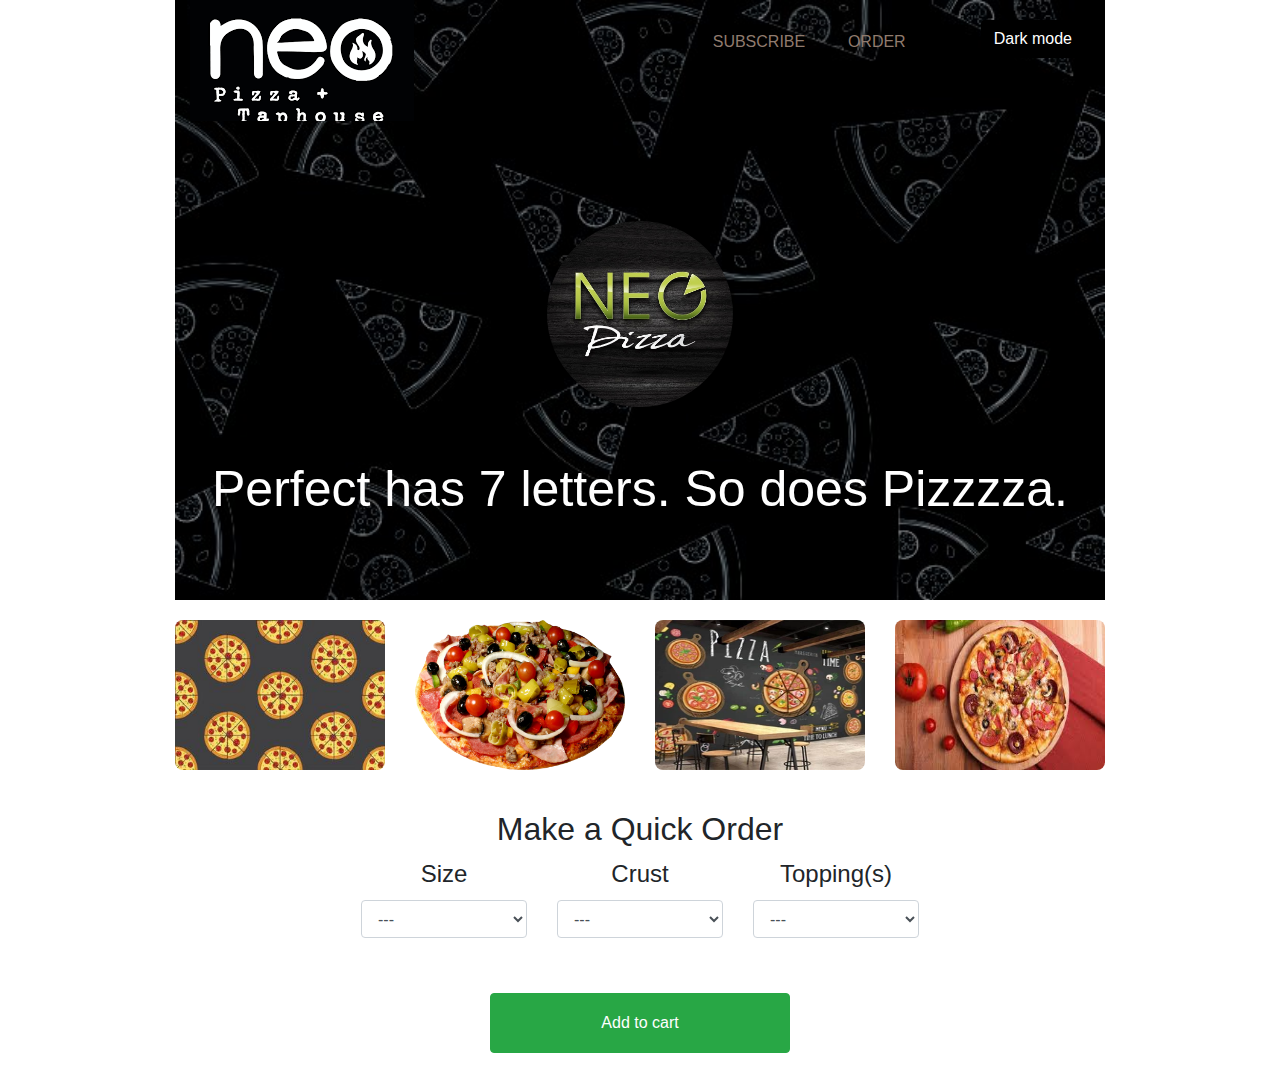
==== index.html @ e11be6ce "Update landing page" ====
<!DOCTYPE html>
<html lang="en">

<head>
  <meta charset="UTF-8">
  <meta http-equiv="X-UA-Compatible" content="IE=edge">
  <meta name="viewport" content="width=device-width, initial-scale=1.0">
  <script src="https://ajax.googleapis.com/ajax/libs/jquery/3.5.1/jquery.min.js"></script>
  <script src="https://maxcdn.bootstrapcdn.com/bootstrap/4.5.2/js/bootstrap.min.js"></script>
  <link rel="stylesheet" href="css/bootstrap.css" type="text/css">
  <link rel="stylesheet" href="css/styles.css" type="text/css">
  <link rel="icon" type="image/jpg" href="assets/logo/logo.jpg">
  <title>Neo-Pizza || Prep IP4</title>
</head>

<body>
  <div class="container">
    <div id="switch">
      <button class="btn light-mode" id="light">Light mode</button>
      <button class="btn dark-mode" id="dark">Dark mode</button>
    </div>
    <div id="header">
      <div class="row">
        <div class="col-md-7">
          <img id="icon" src="assets/logo/download.png" alt="">
        </div>
        <div class="col-md-5" id="menu">
          <ul>
            <div class="row">
              <div class="col-md-6">
                <li><a href="#get-akan-name">Subscribe</a></li>
              </div>
              <div class="col-md-3">
                <li><a href="#profile">Order</a></li>
              </div>
            </div>
          </ul>
        </div>
      </div>
      <div>
        <img id="logo" src="assets/logo/logo.jpg" alt="Logo">
      </div>
      <div class="fs50" id="slogan">Perfect has 7 letters. So does Pizzzza.</div>
    </div>
    <div class="row banner">
      <div class="col-md-3">
        <img src="assets/backgrounds/pizza3.jpg" alt="" width="100%" height="100%">
      </div>
      <div class="col-md-3">
        <img src="assets/backgrounds/pizza8.png" alt="" width="100%" height="100%">
      </div>
      <div class="col-md-3">
        <img src="assets/backgrounds/pizza7.webp" alt="" width="100%" height="100%">
      </div>
      <div class="col-md-3">
        <img src="assets/backgrounds/pizza9.jpeg" alt="" width="100%" height="100%">
      </div>
    </div>
    <div id="pizzaOrder">
      <form id="orderForm">
        <h2>Make a Quick Order</h2>
        <div class="row">
          <div class="col-md-4">
            <div class="form-group">
              <label>Size</label>
              <select id="size" class="form-control" name="size">
                <option selected value="">---</option>
                <option value="Small">Small</option>
                <option value="Medium">Medium</option>
                <option value="Large">Large</option>
              </select><br>
            </div>
          </div>
          <div class="col-md-4">
            <div class="form-group">
              <label>Crust</label>
              <select id="crust" class="form-control" name="crust"><br>
                <option selected value="">---</option>
                <option value="Crispy">Crispy</option>
                <option value="Stuffed">Stuffed</option>
                <option value="Gluten-free">Gluten-free</option>
              </select><br>
            </div>
          </div>
          <div class="col-md-4">
            <div class="form-group">
              <label>Topping(s)</label>
              <select id="topping" class="form-control" name="topping">
                <option selected value="">---</option>
                <option value="Mushroom">Mushroom</option>
                <option value="Sausage">Sausage</option>
                <option value="Green Pepper">Green Pepper</option>
              </select>
            </div>
          </div>
          <div class="col-md-12 text-center">
            <button class="btn btn-success" type="submit" id="orderButton">Add to cart</button>
          </div>
        </div>
      </form>
      <div class="row view-order">
        <div id="guide" class="alert alert-success alert-dismissible">
          <strong>Success!</strong>
          <p>You can select multiple pizza collection one by one. Then click on <strong>View Updated Cart</strong> to
            generate your new order list...</p>
          <button type="button" class="close" data-dismiss="alert">&times;</button>
        </div>
        <div>
          <button class="btn btn-warning" id="checkOrder">View updated Cart</button>
        </div>
      </div>
    </div>
    <div id="orderTable">
      <table class="table table-sm text-small">
        <tr>
          <th>Pizza Size</th>
          <th>Crust</th>
          <th>Topings</th>
          <th>Total</th>
        </tr>
        <tbody id="customerOrder">
        </tbody>
        <tfoot class="text-right">
          <tr class="text-right">
            <td colspan="4" id="total"></td>
          </tr>
        </tfoot>
      </table>
    </div>
    <div id="ask">
      <h2>Pizza Delivery</h2>
      <form action="" class="">
        <div class="form-group">
          <lebel for locate>Do you need your Pizza be delivered to you now?</lebel>
          <select name="" id="askForLocation">
            <option selected value="">---</option>
            <option value="Yes">Yes</option>
            <option value="No">No</option>
          </select>
        </div>
        <button id="confirm" class="btn btn-primary" type="button">Submit</button>
      </form>
    </div>
    <div id="confirmAlert" class="alert alert-success alert-dismissible">
      <strong>Success!</strong> <span id="message"></span>
      <button type="button" class="close" data-dismiss="alert">&times;</button>
    </div>
    <div id="locate">
      <h2>Enter your details preffered location in the form below</h2>
      <form>
        <div class="form-group mb-2">
          <input type="text" class="form-control" id="name" value="" placeholder="Enter your Name here...">
        </div>
        <div class="form-group mb-2">
          <input type="text" class="form-control" id="phone" value="" placeholder="Enter your phone number here...">
        </div>
        <div class="form-group mb-2">
          <input type="text" class="form-control" id="shippingLocation" value="" placeholder="Enter delivery location here">
        </div>
        <div id="locationAlert" class="alert alert-success alert-dismissible">
          <strong>Success!</strong><span id="areaMessage"></span>
          <button type="button" class="close" data-dismiss="alert">&times;</button>
        </div>
        <button id="locationButton" class="btn btn-success" type="button">Submit</button>
      </form>
    </div>
    <div id="userInfo">
      <h2>Enter your details in the form below</h2>
      <form>
        <div class="form-group mb-2">
          <input type="text" class="form-control" id="nameOne" value="" placeholder="Enter your Name here...">
        </div>
        <div class="form-group mb-2">
          <input type="text" class="form-control" id="phone1" value="" placeholder="Enter your phone number here...">
        </div>
        <button id="detailsButton" class="btn btn-success" type="button">Submit</button>
      </form>
    </div>
    <div id="checkouAlertOne" class="alert alert-success alert-dismissible">
      <strong>Success! Order Summary</strong>
      <table class="table">
        <tr>
          <th scope="col">#</th>
          <th>Item</th>
          <th>Description</th>
        </tr>
        <tr>
          <th scope="row">1</th>
          <td>Name:</td>
          <td><span id="userName1"></span></td>
        </tr>
        <tr>
          <th scope="row">2</th>
          <td>Phone Number:</td>
          <td>Ksh <span id="phoneOne"></span></td>
        </tr>
        <tr>
          <th scope="row">3</th>
          <td>Aggregate Order Price</td>
          <td>Ksh <span id="aggregatePriceOne"></span></td>
        </tr>
      </table>
      <button type="button" class="close" data-dismiss="alert">&times;</button>
    </div>
    <div id="checkoutUser1" class="text-center">
      <button id="checkout1" class="btn btn-success" type="button">Checkout</button>
    </div>
    <div id="checkOut">
      <div id="checkouAlert" class="alert alert-success alert-dismissible">
        <strong>Success! Order Summary</strong>
        <table class="table">
          <tr>
            <th scope="col">#</th>
            <th>Item</th>
            <th>Description</th>
          </tr>
          <tr>
            <th scope="row">1</th>
            <td>Name:</td>
            <td><span id="userNameTwo"></span></td>
          </tr>
          <tr>
            <th scope="row">2</th>
            <td>Phone Number:</td>
            <td><span id="phoneTwo"></span></td>
          </tr>
          <tr>
            <th scope="row">1</th>
            <td>Aggregate Order Price</td>
            <td>Ksh <span id="aggregatePrice"></span></td>
          </tr>
          <tr>
            <th scope="row">2</th>
            <td>Shipping Location</td>
            <td><span id="shippingArea"></span></td>
          </tr>
          <tr>
            <th scope="row">3</th>
            <td>Shipping Cost</td>
            <td>Ksh <span id="shippingCost"></span></td>
          </tr>
          <tr>
            <th scope="row">4</th>
            <td>Total Amount</td>
            <td>Ksh <span id="totalAmount"></span></td>
          </tr>
        </table>
        <button type="button" class="close" data-dismiss="alert">&times;</button>
      </div>
      <div class="text-center">
        <button id="checkoutButton" class="btn btn-success" type="button">Checkout</button>
      </div>
    </div>
  </div>
  <script src="js/jquery-3.6.0.min.js"></script>
  <script src="js/script.js"></script>
</body>

</html>
---- css/styles.css ----
.fs12 {
  font-size: 12px;
}
.fs14 {
  font-size: 14px;
}
.fs16 {
  font-size: 16px;
}
.fs18 {
  font-size: 18px;
}
.fs20 {
  font-size: 20px;
}
.fs22 {
  font-size: 22px;
}
.fs24 {
  font-size: 24px;
}
.fs40 {
  font-size: 40px;
}
.fs50 {
  font-size: 50px;

}
#logo {
  width: 20%;
  height: auto;
  margin: 100px 40% 5px 40%;
  border-radius: 50%;
}
#slogan {
  margin-top: 40px;
}
.banner {
  margin-top: 20px;
}
.banner img {
  height: 150px;
  border-radius: 8px;
}
#header {
  background-image: url("../assets/backgrounds/pizza10.jpg");
  height: 600px;
  background-repeat: no-repeat;
  background-size: cover;
  text-align: center;
  color: white;
}
@media (min-width: 1200px) {
  .container{
      max-width: 75%;
  }
}
h2 {
  text-align: center;
}
.form-group {
width: 100%;
}
form {
  text-align: center;
}
#mce-responses {
  display: none;
}
#ask,#locate,#checkOut, #userInfo, #checkoutUser1,#checkouAlertOne,#confirmAlert {
  margin: 40px 20% 15px 20%;
  display: none;
}
#pizzaOrder,#orderTable {
  margin: 40px 20% 15px 20%;
}
.alert {
  display: none;
}
.btn-success, .btn-primary, .btn-warning {
  width: 300px;
  height: 60px;
  margin: 15px;
}
label {
font-size: 24px;
}
.view-order,#orderTable{
  display: none;
}
.view-order {
  text-align: center;
  text-align: center;
}
#icon {
  float: left;
}
.dark-mode {
  background-color: black;
  color: white;
}
.light-mode {
  background-color: white;
  color: black;
  border: 2px solid black;
}
.dark-mode:hover {
  color: white;
}
.dark-background {
  background-color: black;
  color: white;
}
.light-background {
  background-color: white;
  color: black;
}
#switch {
  float: right;
  margin-right: 20px;
  margin-top: 20px;
}

#menu ul {
  list-style: none;
  padding-top: 30px;
}
#menu ul li a {
  text-decoration: none;
  color: #907B6E;
  text-transform: uppercase;
}
footer {
  height: 60px;
  background-color: #F7F7F7;
  text-align: center;
  align-items: center;
  padding-top: 20px;
  width: 100%;
}
.dark-theme {
  background-color: #322820;
}

@media (max-width: 780px) {
 
}
@media screen  and (min-width:0px) and (max-width: 500px) {
  
}
@media screen  and (min-width:500px) and (max-width: 1000px) {
 
}
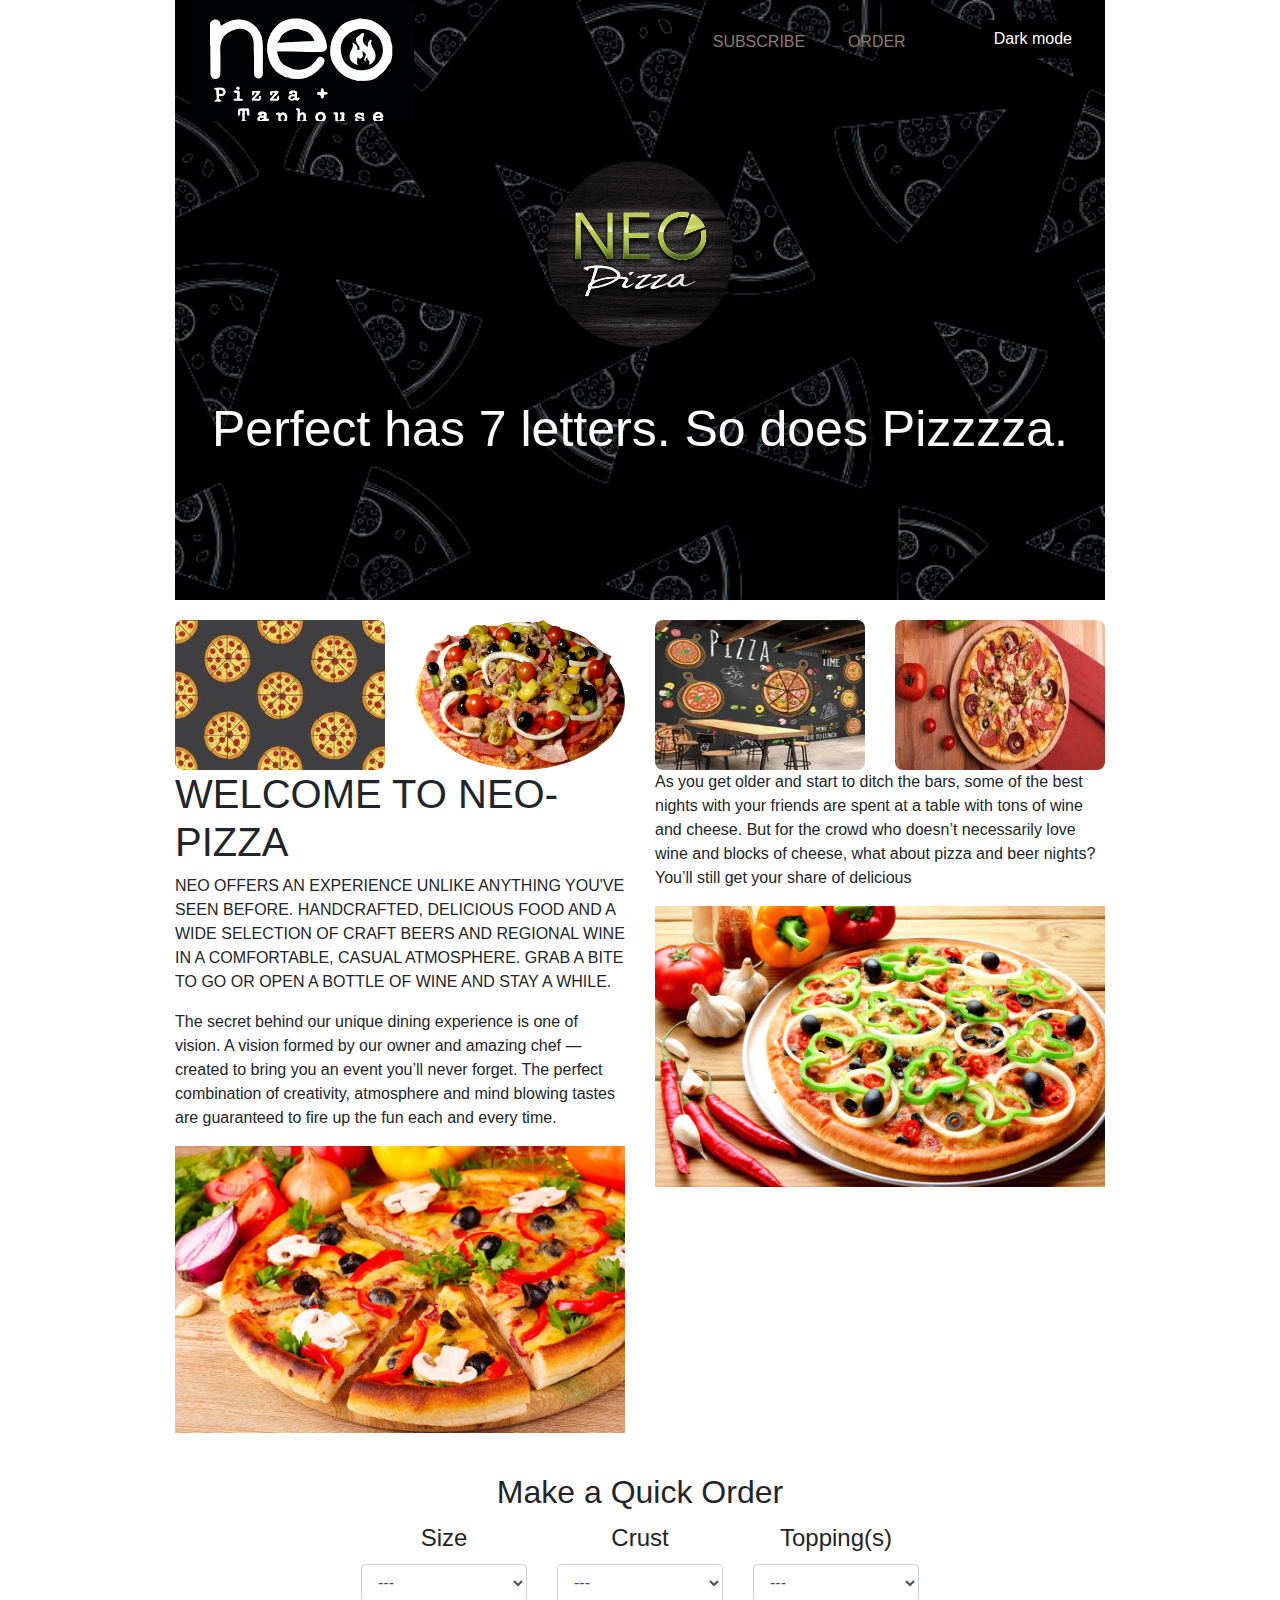
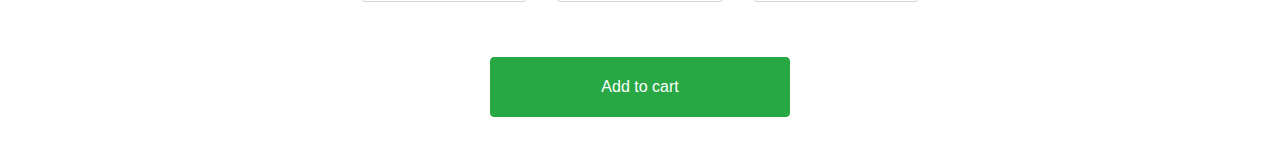
==== commit 7b581846: "Update homepage" ====
--- a/index.html
+++ b/index.html
@@ -28,10 +28,10 @@
           <ul>
             <div class="row">
               <div class="col-md-6">
-                <li><a href="#get-akan-name">Subscribe</a></li>
+                <li><a href="#">Subscribe</a></li>
               </div>
               <div class="col-md-3">
-                <li><a href="#profile">Order</a></li>
+                <li><a href="#">Order</a></li>
               </div>
             </div>
           </ul>
@@ -54,6 +54,18 @@
       </div>
       <div class="col-md-3">
         <img src="assets/backgrounds/pizza9.jpeg" alt="" width="100%" height="100%">
+      </div>
+    </div>
+    <div class="row">
+      <div class="col-md-6">
+        <h1>WELCOME TO NEO-PIZZA</h1>
+        <p>NEO OFFERS AN EXPERIENCE UNLIKE ANYTHING YOU'VE SEEN BEFORE. HANDCRAFTED, DELICIOUS FOOD AND A WIDE SELECTION OF CRAFT BEERS AND REGIONAL WINE IN A COMFORTABLE, CASUAL ATMOSPHERE. GRAB A BITE TO GO OR OPEN A BOTTLE OF WINE AND STAY A WHILE.</p>
+        <p>The secret behind our unique dining experience is one of vision. A vision formed by our owner and amazing chef — created to bring you an event you’ll never forget. The perfect combination of creativity, atmosphere and mind blowing tastes are guaranteed to fire up the fun each and every time.</p>
+        <img src="assets/pizza17.jpg" alt="" width="100%">
+      </div>
+      <div class="col-md-6">
+        <p>As you get older and start to ditch the bars, some of the best nights with your friends are spent at a table with tons of wine and cheese. But for the crowd who doesn’t necessarily love wine and blocks of cheese, what about pizza and beer nights? You’ll still get your share of delicious</p>
+        <img src="assets/pizza18.jpg" alt="" width="100%">
       </div>
     </div>
     <div id="pizzaOrder">
--- a/css/styles.css
+++ b/css/styles.css
@@ -29,7 +29,7 @@
 #logo {
   width: 20%;
   height: auto;
-  margin: 100px 40% 5px 40%;
+  margin: 40px 40% 5px 40%;
   border-radius: 50%;
 }
 #slogan {
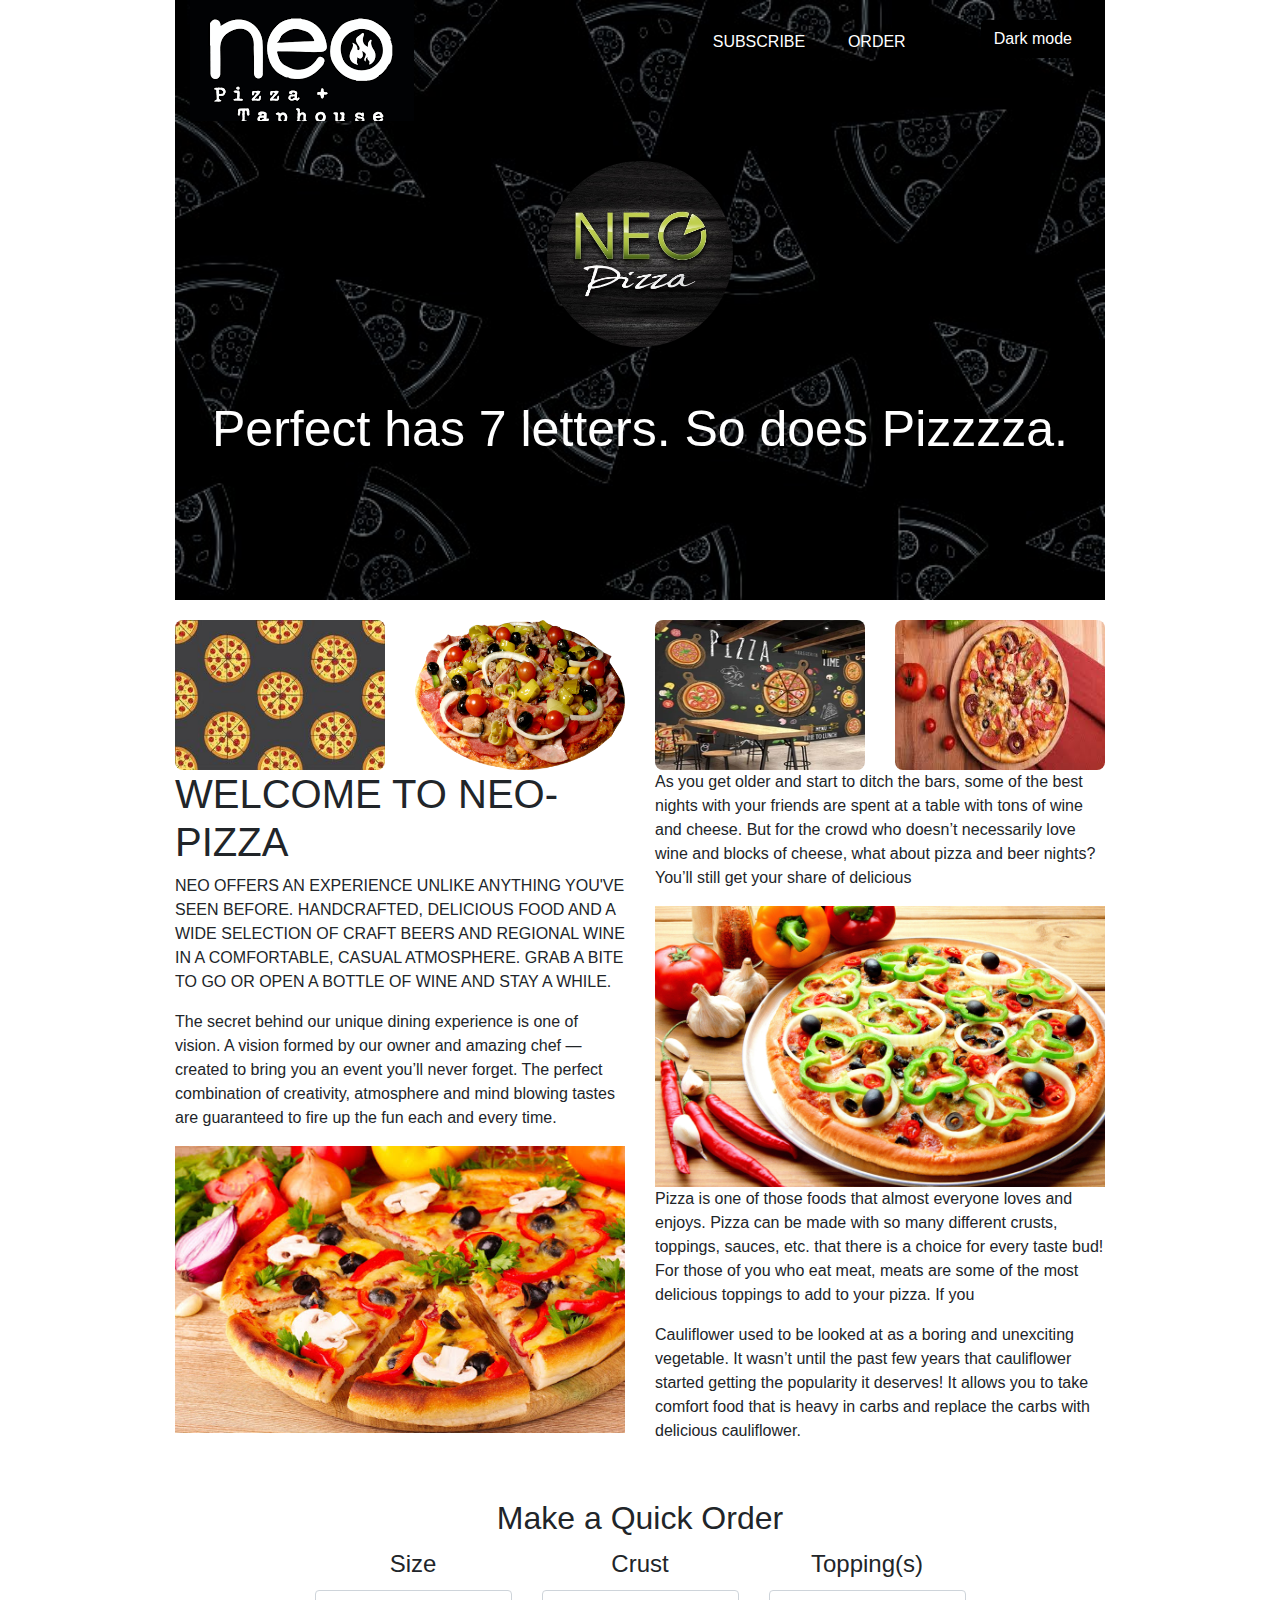
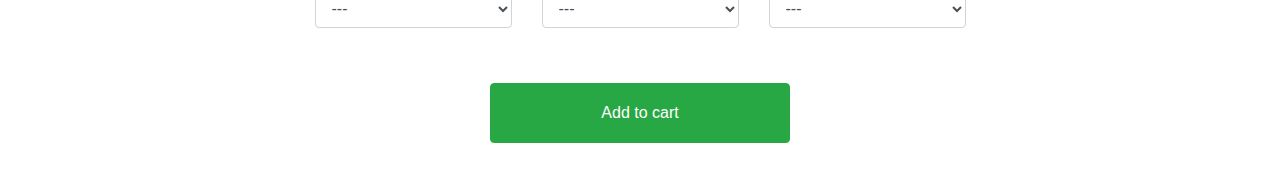
==== commit fe5ae323: "Add changes to files" ====
--- a/index.html
+++ b/index.html
@@ -66,6 +66,8 @@
       <div class="col-md-6">
         <p>As you get older and start to ditch the bars, some of the best nights with your friends are spent at a table with tons of wine and cheese. But for the crowd who doesn’t necessarily love wine and blocks of cheese, what about pizza and beer nights? You’ll still get your share of delicious</p>
         <img src="assets/pizza18.jpg" alt="" width="100%">
+        <p>Pizza is one of those foods that almost everyone loves and enjoys. Pizza can be made with so many different crusts, toppings, sauces, etc. that there is a choice for every taste bud! For those of you who eat meat, meats are some of the most delicious toppings to add to your pizza. If you</p>
+        <p>Cauliflower used to be looked at as a boring and unexciting vegetable. It wasn’t until the past few years that cauliflower started getting the popularity it deserves! It allows you to take comfort food that is heavy in carbs and replace the carbs with delicious cauliflower. </p>
       </div>
     </div>
     <div id="pizzaOrder">
@@ -123,7 +125,7 @@
       </div>
     </div>
     <div id="orderTable">
-      <table class="table table-sm text-small">
+      <table class="table table-dark">
         <tr>
           <th>Pizza Size</th>
           <th>Crust</th>
@@ -169,12 +171,12 @@
         <div class="form-group mb-2">
           <input type="text" class="form-control" id="shippingLocation" value="" placeholder="Enter delivery location here">
         </div>
-        <div id="locationAlert" class="alert alert-success alert-dismissible">
-          <strong>Success!</strong><span id="areaMessage"></span>
-          <button type="button" class="close" data-dismiss="alert">&times;</button>
-        </div>
         <button id="locationButton" class="btn btn-success" type="button">Submit</button>
       </form>
+    </div>
+    <div id="locationAlert" class="alert alert-success alert-dismissible">
+      <strong>Success!</strong><span id="areaMessage"></span>
+      <button type="button" class="close" data-dismiss="alert">&times;</button>
     </div>
     <div id="userInfo">
       <h2>Enter your details in the form below</h2>
@@ -190,7 +192,7 @@
     </div>
     <div id="checkouAlertOne" class="alert alert-success alert-dismissible">
       <strong>Success! Order Summary</strong>
-      <table class="table">
+      <table class="table table-dark">
         <tr>
           <th scope="col">#</th>
           <th>Item</th>
@@ -220,7 +222,7 @@
     <div id="checkOut">
       <div id="checkouAlert" class="alert alert-success alert-dismissible">
         <strong>Success! Order Summary</strong>
-        <table class="table">
+        <table class="table table-dark">
           <tr>
             <th scope="col">#</th>
             <th>Item</th>
--- a/css/styles.css
+++ b/css/styles.css
@@ -67,12 +67,12 @@
 #mce-responses {
   display: none;
 }
-#ask,#locate,#checkOut, #userInfo, #checkoutUser1,#checkouAlertOne,#confirmAlert {
-  margin: 40px 20% 15px 20%;
+#ask,#locate,#checkOut, #userInfo, #checkoutUser1,#checkouAlertOne,#confirmAlert,#locationAlert {
+  margin: 40px 15% 15px 15%;
   display: none;
 }
 #pizzaOrder,#orderTable {
-  margin: 40px 20% 15px 20%;
+  margin: 40px 15% 15px 15%;
 }
 .alert {
   display: none;
@@ -127,7 +127,7 @@
 }
 #menu ul li a {
   text-decoration: none;
-  color: #907B6E;
+  color: white;
   text-transform: uppercase;
 }
 footer {
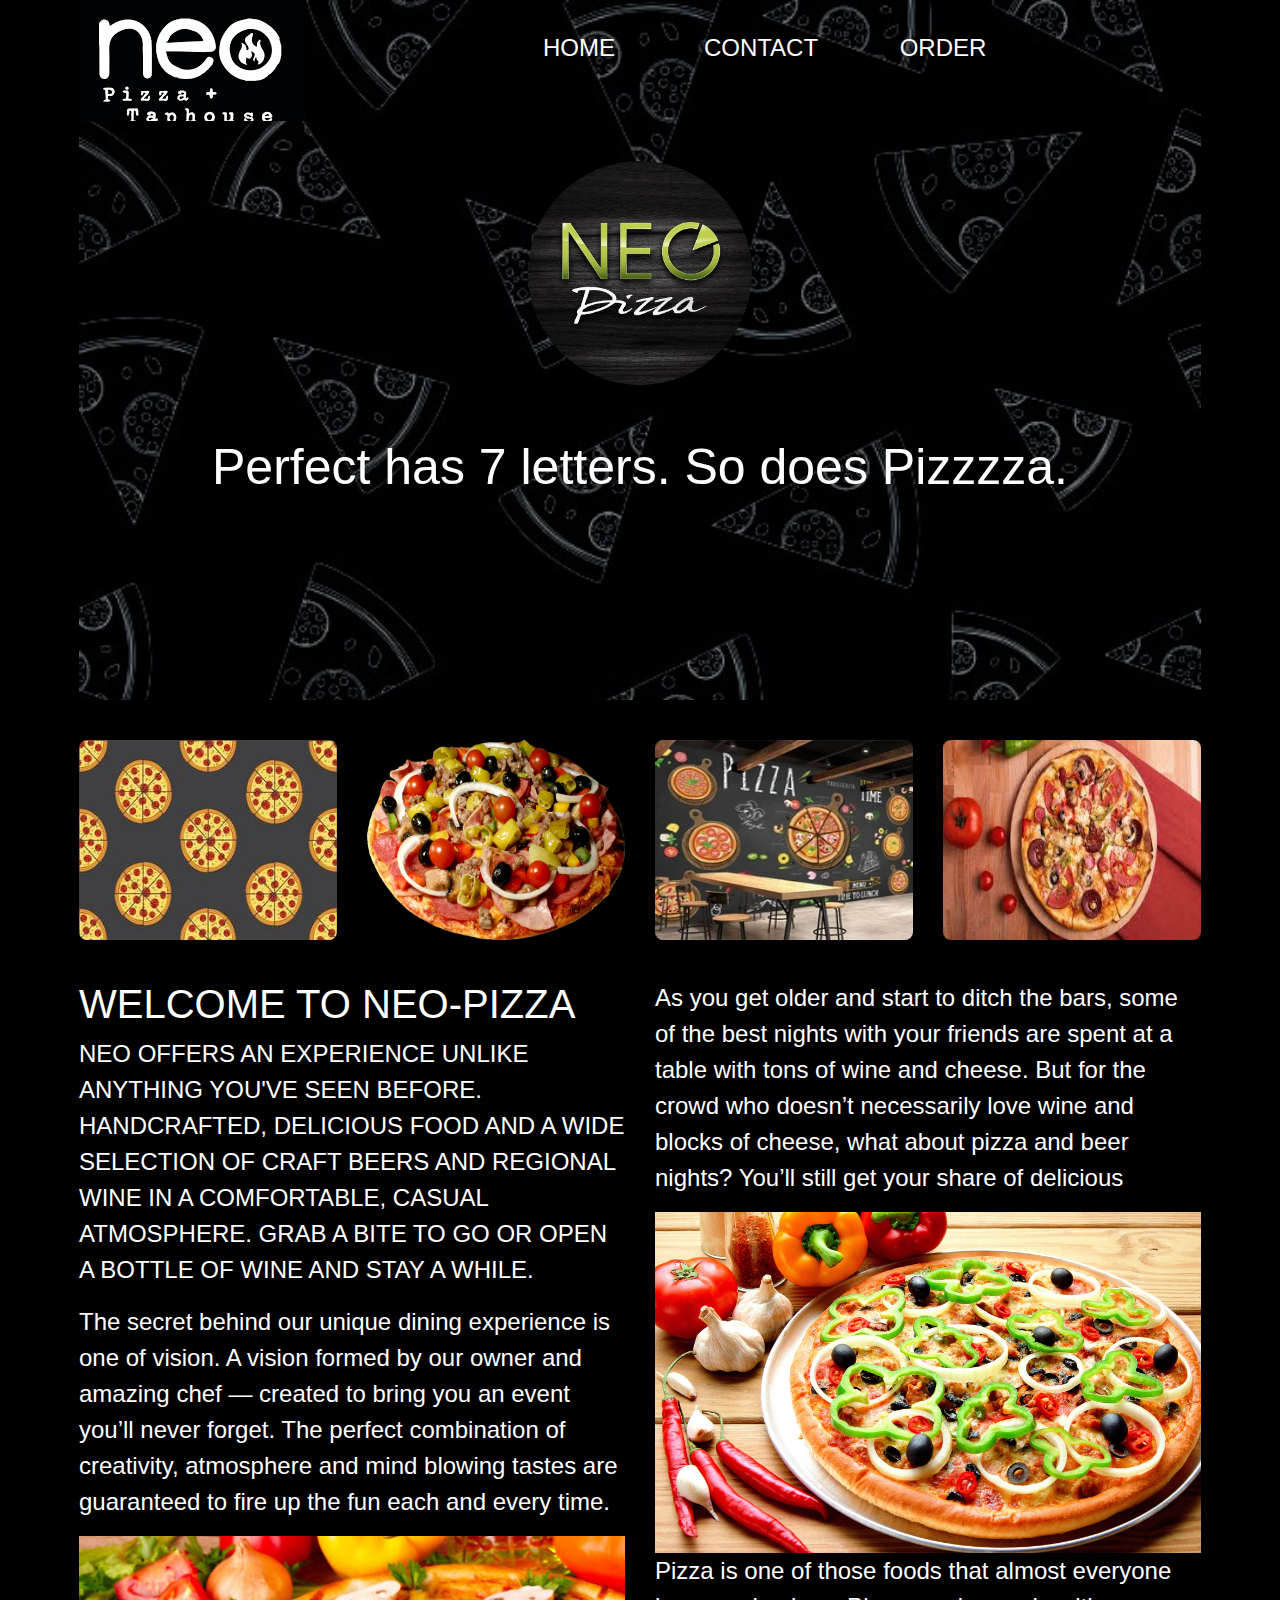
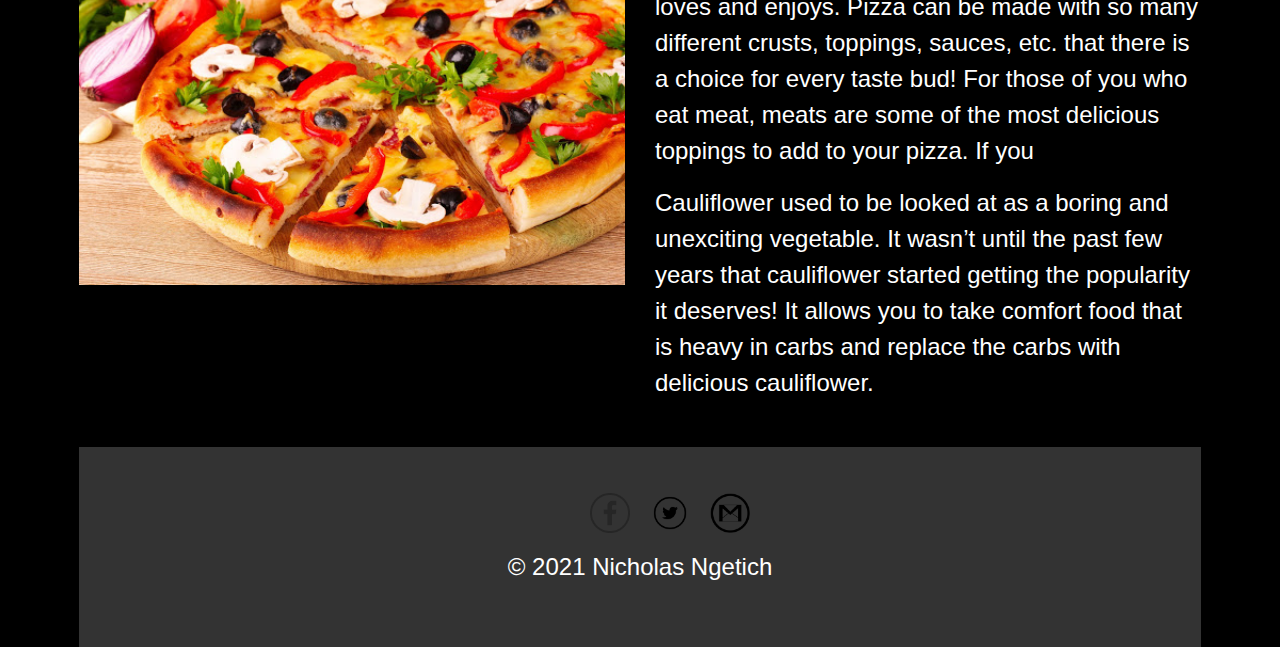
==== commit 1d34b2af: "Update files" ====
--- a/index.html
+++ b/index.html
@@ -15,23 +15,22 @@
 
 <body>
   <div class="container">
-    <div id="switch">
-      <button class="btn light-mode" id="light">Light mode</button>
-      <button class="btn dark-mode" id="dark">Dark mode</button>
-    </div>
     <div id="header">
       <div class="row">
-        <div class="col-md-7">
+        <div class="col-md-4">
           <img id="icon" src="assets/logo/download.png" alt="">
         </div>
-        <div class="col-md-5" id="menu">
+        <div class="col-md-8" id="menu">
           <ul>
             <div class="row">
-              <div class="col-md-6">
-                <li><a href="#">Subscribe</a></li>
+              <div class="col-md-3 col-sm-4 col-xs-4">
+                <li><a href="index.html">Home</a></li>
               </div>
-              <div class="col-md-3">
-                <li><a href="#">Order</a></li>
+              <div class="col-md-3 col-sm-4 col-xs-4">
+                <li><a href="contact.html">Contact</a></li>
+              </div>
+              <div class="col-md-3 col-sm-4 col-xs-4">
+                <li><a href="order.html">Order</a></li>
               </div>
             </div>
           </ul>
@@ -59,212 +58,44 @@
     <div class="row">
       <div class="col-md-6">
         <h1>WELCOME TO NEO-PIZZA</h1>
-        <p>NEO OFFERS AN EXPERIENCE UNLIKE ANYTHING YOU'VE SEEN BEFORE. HANDCRAFTED, DELICIOUS FOOD AND A WIDE SELECTION OF CRAFT BEERS AND REGIONAL WINE IN A COMFORTABLE, CASUAL ATMOSPHERE. GRAB A BITE TO GO OR OPEN A BOTTLE OF WINE AND STAY A WHILE.</p>
-        <p>The secret behind our unique dining experience is one of vision. A vision formed by our owner and amazing chef — created to bring you an event you’ll never forget. The perfect combination of creativity, atmosphere and mind blowing tastes are guaranteed to fire up the fun each and every time.</p>
+        <p class="uppercase">NEO OFFERS AN EXPERIENCE UNLIKE ANYTHING YOU'VE SEEN BEFORE. HANDCRAFTED, DELICIOUS FOOD AND A WIDE SELECTION
+          OF CRAFT BEERS AND REGIONAL WINE IN A COMFORTABLE, CASUAL ATMOSPHERE. GRAB A BITE TO GO OR OPEN A BOTTLE OF
+          WINE AND STAY A WHILE.</p>
+        <p>The secret behind our unique dining experience is one of vision. A vision formed by our owner and amazing
+          chef — created to bring you an event you’ll never forget. The perfect combination of creativity, atmosphere
+          and mind blowing tastes are guaranteed to fire up the fun each and every time.</p>
         <img src="assets/pizza17.jpg" alt="" width="100%">
       </div>
       <div class="col-md-6">
-        <p>As you get older and start to ditch the bars, some of the best nights with your friends are spent at a table with tons of wine and cheese. But for the crowd who doesn’t necessarily love wine and blocks of cheese, what about pizza and beer nights? You’ll still get your share of delicious</p>
+        <p>As you get older and start to ditch the bars, some of the best nights with your friends are spent at a table
+          with tons of wine and cheese. But for the crowd who doesn’t necessarily love wine and blocks of cheese, what
+          about pizza and beer nights? You’ll still get your share of delicious</p>
         <img src="assets/pizza18.jpg" alt="" width="100%">
-        <p>Pizza is one of those foods that almost everyone loves and enjoys. Pizza can be made with so many different crusts, toppings, sauces, etc. that there is a choice for every taste bud! For those of you who eat meat, meats are some of the most delicious toppings to add to your pizza. If you</p>
-        <p>Cauliflower used to be looked at as a boring and unexciting vegetable. It wasn’t until the past few years that cauliflower started getting the popularity it deserves! It allows you to take comfort food that is heavy in carbs and replace the carbs with delicious cauliflower. </p>
+        <p>Pizza is one of those foods that almost everyone loves and enjoys. Pizza can be made with so many different
+          crusts, toppings, sauces, etc. that there is a choice for every taste bud! For those of you who eat meat,
+          meats are some of the most delicious toppings to add to your pizza. If you</p>
+        <p>Cauliflower used to be looked at as a boring and unexciting vegetable. It wasn’t until the past few years
+          that cauliflower started getting the popularity it deserves! It allows you to take comfort food that is heavy
+          in carbs and replace the carbs with delicious cauliflower. </p>
       </div>
     </div>
-    <div id="pizzaOrder">
-      <form id="orderForm">
-        <h2>Make a Quick Order</h2>
-        <div class="row">
-          <div class="col-md-4">
-            <div class="form-group">
-              <label>Size</label>
-              <select id="size" class="form-control" name="size">
-                <option selected value="">---</option>
-                <option value="Small">Small</option>
-                <option value="Medium">Medium</option>
-                <option value="Large">Large</option>
-              </select><br>
-            </div>
-          </div>
-          <div class="col-md-4">
-            <div class="form-group">
-              <label>Crust</label>
-              <select id="crust" class="form-control" name="crust"><br>
-                <option selected value="">---</option>
-                <option value="Crispy">Crispy</option>
-                <option value="Stuffed">Stuffed</option>
-                <option value="Gluten-free">Gluten-free</option>
-              </select><br>
-            </div>
-          </div>
-          <div class="col-md-4">
-            <div class="form-group">
-              <label>Topping(s)</label>
-              <select id="topping" class="form-control" name="topping">
-                <option selected value="">---</option>
-                <option value="Mushroom">Mushroom</option>
-                <option value="Sausage">Sausage</option>
-                <option value="Green Pepper">Green Pepper</option>
-              </select>
-            </div>
-          </div>
-          <div class="col-md-12 text-center">
-            <button class="btn btn-success" type="submit" id="orderButton">Add to cart</button>
-          </div>
-        </div>
-      </form>
-      <div class="row view-order">
-        <div id="guide" class="alert alert-success alert-dismissible">
-          <strong>Success!</strong>
-          <p>You can select multiple pizza collection one by one. Then click on <strong>View Updated Cart</strong> to
-            generate your new order list...</p>
-          <button type="button" class="close" data-dismiss="alert">&times;</button>
-        </div>
-        <div>
-          <button class="btn btn-warning" id="checkOrder">View updated Cart</button>
-        </div>
+    <!-- footer section -->
+    <div id="footer">
+      <div id="social">
+        <ul>
+          <li><a href="https://www.facebook.com/kiprotich.korgoren " target="_blank"><img src="images/fbicon.png"
+                width="40px" height="40px" alt=""></a></li>
+          <li><a href="https://twitter.com/ngetichnichoh" target="_blank"><img src="images/twittericon.png" alt=""
+                width="40px" height="40px"></a></li>
+          <li><a href="mailto:nicholas.ngetich@students.dkut.ac.ke" target="_blank"><img src="images/gmailicon.png"
+                alt="" width="40px" height="40px"></a></li>
+        </ul>
+      </div>
+      <div id="copyright">
+        <p>© 2021 Nicholas Ngetich</p>
       </div>
     </div>
-    <div id="orderTable">
-      <table class="table table-dark">
-        <tr>
-          <th>Pizza Size</th>
-          <th>Crust</th>
-          <th>Topings</th>
-          <th>Total</th>
-        </tr>
-        <tbody id="customerOrder">
-        </tbody>
-        <tfoot class="text-right">
-          <tr class="text-right">
-            <td colspan="4" id="total"></td>
-          </tr>
-        </tfoot>
-      </table>
-    </div>
-    <div id="ask">
-      <h2>Pizza Delivery</h2>
-      <form action="" class="">
-        <div class="form-group">
-          <lebel for locate>Do you need your Pizza be delivered to you now?</lebel>
-          <select name="" id="askForLocation">
-            <option selected value="">---</option>
-            <option value="Yes">Yes</option>
-            <option value="No">No</option>
-          </select>
-        </div>
-        <button id="confirm" class="btn btn-primary" type="button">Submit</button>
-      </form>
-    </div>
-    <div id="confirmAlert" class="alert alert-success alert-dismissible">
-      <strong>Success!</strong> <span id="message"></span>
-      <button type="button" class="close" data-dismiss="alert">&times;</button>
-    </div>
-    <div id="locate">
-      <h2>Enter your details preffered location in the form below</h2>
-      <form>
-        <div class="form-group mb-2">
-          <input type="text" class="form-control" id="name" value="" placeholder="Enter your Name here...">
-        </div>
-        <div class="form-group mb-2">
-          <input type="text" class="form-control" id="phone" value="" placeholder="Enter your phone number here...">
-        </div>
-        <div class="form-group mb-2">
-          <input type="text" class="form-control" id="shippingLocation" value="" placeholder="Enter delivery location here">
-        </div>
-        <button id="locationButton" class="btn btn-success" type="button">Submit</button>
-      </form>
-    </div>
-    <div id="locationAlert" class="alert alert-success alert-dismissible">
-      <strong>Success!</strong><span id="areaMessage"></span>
-      <button type="button" class="close" data-dismiss="alert">&times;</button>
-    </div>
-    <div id="userInfo">
-      <h2>Enter your details in the form below</h2>
-      <form>
-        <div class="form-group mb-2">
-          <input type="text" class="form-control" id="nameOne" value="" placeholder="Enter your Name here...">
-        </div>
-        <div class="form-group mb-2">
-          <input type="text" class="form-control" id="phone1" value="" placeholder="Enter your phone number here...">
-        </div>
-        <button id="detailsButton" class="btn btn-success" type="button">Submit</button>
-      </form>
-    </div>
-    <div id="checkouAlertOne" class="alert alert-success alert-dismissible">
-      <strong>Success! Order Summary</strong>
-      <table class="table table-dark">
-        <tr>
-          <th scope="col">#</th>
-          <th>Item</th>
-          <th>Description</th>
-        </tr>
-        <tr>
-          <th scope="row">1</th>
-          <td>Name:</td>
-          <td><span id="userName1"></span></td>
-        </tr>
-        <tr>
-          <th scope="row">2</th>
-          <td>Phone Number:</td>
-          <td>Ksh <span id="phoneOne"></span></td>
-        </tr>
-        <tr>
-          <th scope="row">3</th>
-          <td>Aggregate Order Price</td>
-          <td>Ksh <span id="aggregatePriceOne"></span></td>
-        </tr>
-      </table>
-      <button type="button" class="close" data-dismiss="alert">&times;</button>
-    </div>
-    <div id="checkoutUser1" class="text-center">
-      <button id="checkout1" class="btn btn-success" type="button">Checkout</button>
-    </div>
-    <div id="checkOut">
-      <div id="checkouAlert" class="alert alert-success alert-dismissible">
-        <strong>Success! Order Summary</strong>
-        <table class="table table-dark">
-          <tr>
-            <th scope="col">#</th>
-            <th>Item</th>
-            <th>Description</th>
-          </tr>
-          <tr>
-            <th scope="row">1</th>
-            <td>Name:</td>
-            <td><span id="userNameTwo"></span></td>
-          </tr>
-          <tr>
-            <th scope="row">2</th>
-            <td>Phone Number:</td>
-            <td><span id="phoneTwo"></span></td>
-          </tr>
-          <tr>
-            <th scope="row">1</th>
-            <td>Aggregate Order Price</td>
-            <td>Ksh <span id="aggregatePrice"></span></td>
-          </tr>
-          <tr>
-            <th scope="row">2</th>
-            <td>Shipping Location</td>
-            <td><span id="shippingArea"></span></td>
-          </tr>
-          <tr>
-            <th scope="row">3</th>
-            <td>Shipping Cost</td>
-            <td>Ksh <span id="shippingCost"></span></td>
-          </tr>
-          <tr>
-            <th scope="row">4</th>
-            <td>Total Amount</td>
-            <td>Ksh <span id="totalAmount"></span></td>
-          </tr>
-        </table>
-        <button type="button" class="close" data-dismiss="alert">&times;</button>
-      </div>
-      <div class="text-center">
-        <button id="checkoutButton" class="btn btn-success" type="button">Checkout</button>
-      </div>
-    </div>
+    <!-- end of footer section -->
   </div>
   <script src="js/jquery-3.6.0.min.js"></script>
   <script src="js/script.js"></script>
--- a/css/styles.css
+++ b/css/styles.css
@@ -1,3 +1,8 @@
+body {
+  background-color: black;
+  color: white;
+  font-size: 24px;
+}
 .fs12 {
   font-size: 12px;
 }
@@ -39,12 +44,14 @@
   margin-top: 20px;
 }
 .banner img {
-  height: 150px;
+  height: 200px;
+  margin-top: 20px;
+  margin-bottom: 40px;
   border-radius: 8px;
 }
 #header {
   background-image: url("../assets/backgrounds/pizza10.jpg");
-  height: 600px;
+  height: 700px;
   background-repeat: no-repeat;
   background-size: cover;
   text-align: center;
@@ -52,7 +59,7 @@
 }
 @media (min-width: 1200px) {
   .container{
-      max-width: 75%;
+      max-width: 90%;
   }
 }
 h2 {
@@ -95,32 +102,6 @@
 #icon {
   float: left;
 }
-.dark-mode {
-  background-color: black;
-  color: white;
-}
-.light-mode {
-  background-color: white;
-  color: black;
-  border: 2px solid black;
-}
-.dark-mode:hover {
-  color: white;
-}
-.dark-background {
-  background-color: black;
-  color: white;
-}
-.light-background {
-  background-color: white;
-  color: black;
-}
-#switch {
-  float: right;
-  margin-right: 20px;
-  margin-top: 20px;
-}
-
 #menu ul {
   list-style: none;
   padding-top: 30px;
@@ -130,24 +111,81 @@
   color: white;
   text-transform: uppercase;
 }
-footer {
-  height: 60px;
-  background-color: #F7F7F7;
+#menu ul li a:hover {
+  color: white;
+  background-color: #C0CF4D;
+  padding: 15px;
+}
+#footer {
+  background-color: #333333;
+  height: 200px;
+  width: 100%;
+  display: flex;
+  flex-direction: column;
+  justify-content: center;
   text-align: center;
   align-items: center;
-  padding-top: 20px;
-  width: 100%;
+  color: white;
+  margin-top: 30px;
+}
+#social ul {
+  display: flex;
+  flex-direction: row;
+  justify-content: space-around;
+  list-style: none;
+}
+#social ul li {
+  list-style: none;
+  margin-left: 20px;
 }
 .dark-theme {
   background-color: #322820;
 }
 
 @media (max-width: 780px) {
- 
+  .banner img {
+    height: auto;
+    border-radius: 8px;
+  }
+  .btn-success, .btn-primary, .btn-warning {
+    width: 90%;
+    height: 60px;
+    margin: 15px;
+  }
+  .container{
+    max-width: 100%;
 }
+#ask,#locate,#checkOut, #userInfo, #checkoutUser1,#checkouAlertOne,#confirmAlert,#locationAlert {
+  margin: 30px 5% 5px 5%;
+  display: none;
+}
+#pizzaOrder,#orderTable {
+  margin: 30px 5% 5px 5%;
+}
+}
+
 @media screen  and (min-width:0px) and (max-width: 500px) {
   
 }
 @media screen  and (min-width:500px) and (max-width: 1000px) {
- 
+  .banner img {
+    height: auto;
+    border-radius: 8px;
+    margin: 15px 0px 0px 0px;
+  }
+  .btn-success, .btn-primary, .btn-warning {
+    width: 60%;
+    height: 60px;
+    margin: 15px;
+  }
+  .container{
+    max-width: 90%;
+  }
+  #ask,#locate,#checkOut, #userInfo, #checkoutUser1,#checkouAlertOne,#confirmAlert,#locationAlert {
+    margin: 30px 10% 10px 10%;
+    display: none;
+  }
+  #pizzaOrder,#orderTable {
+    margin: 30px 10% 10px 10%;
+  }
 }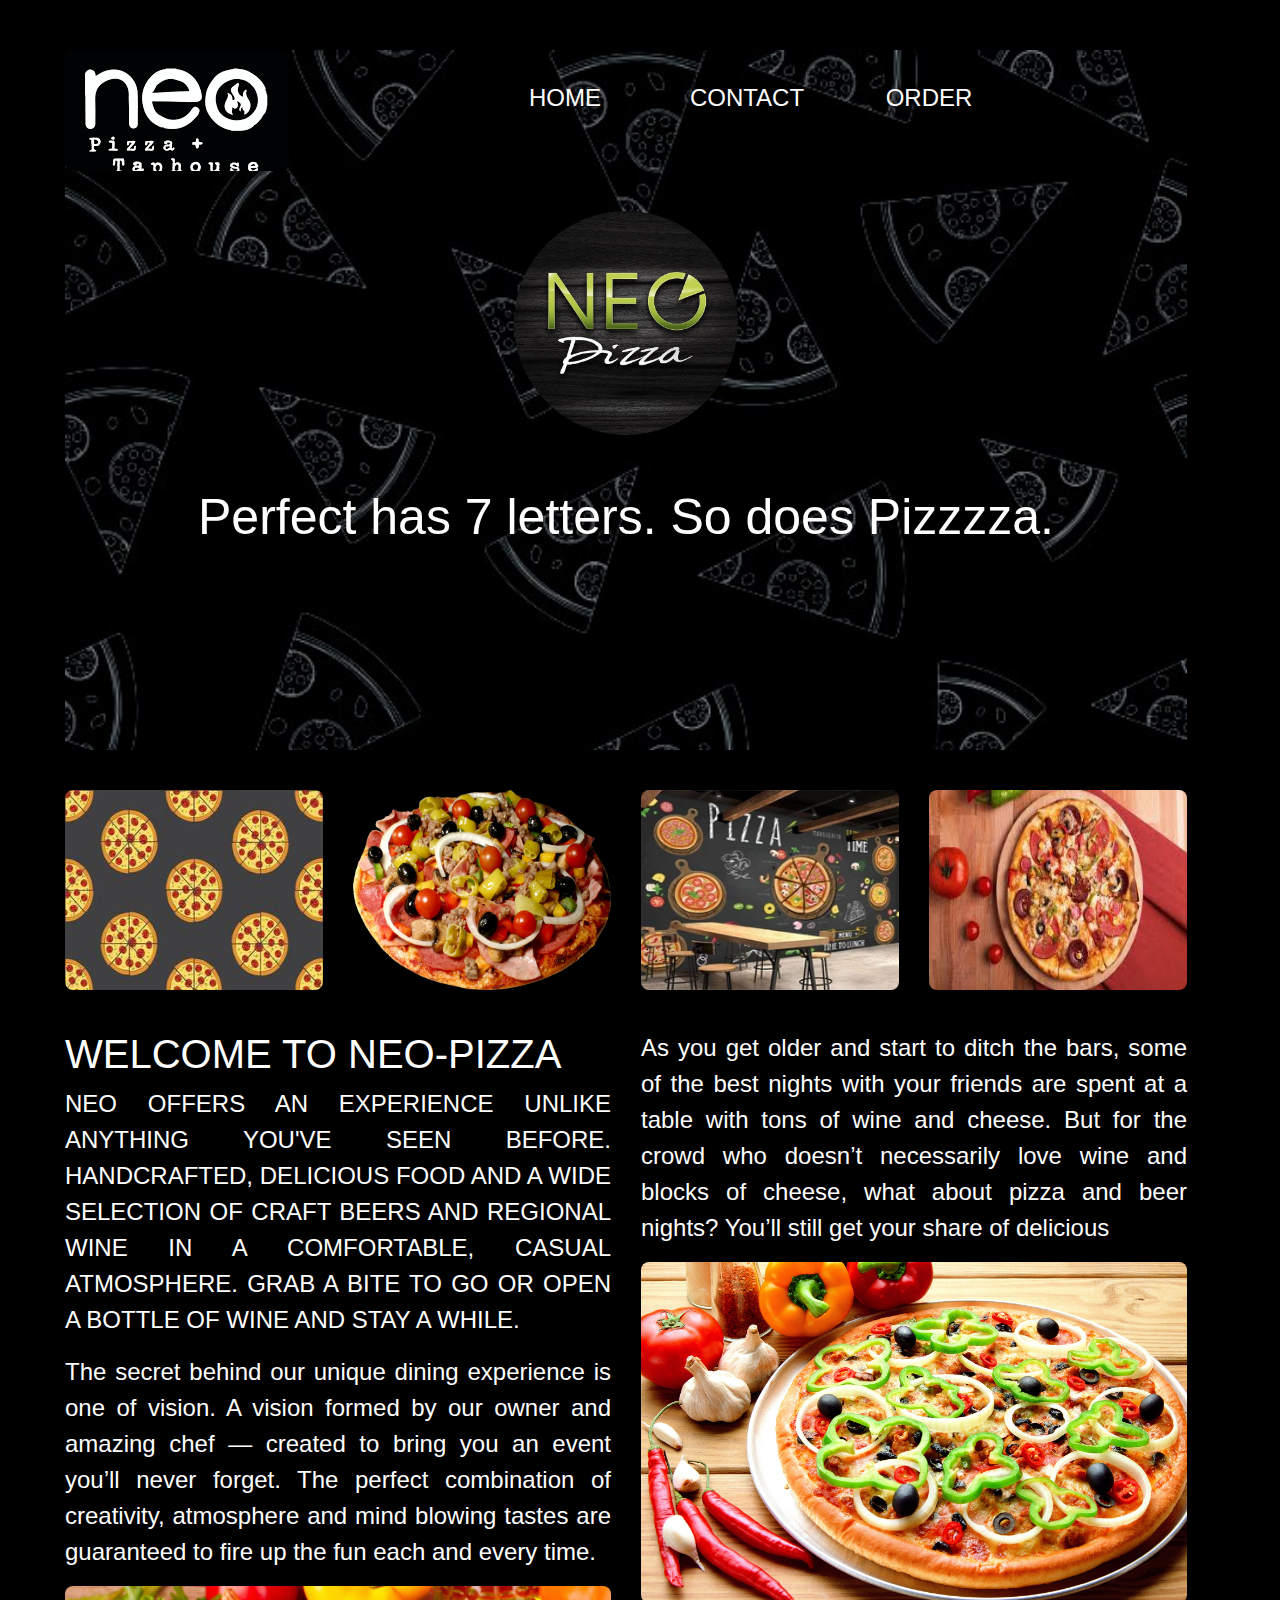
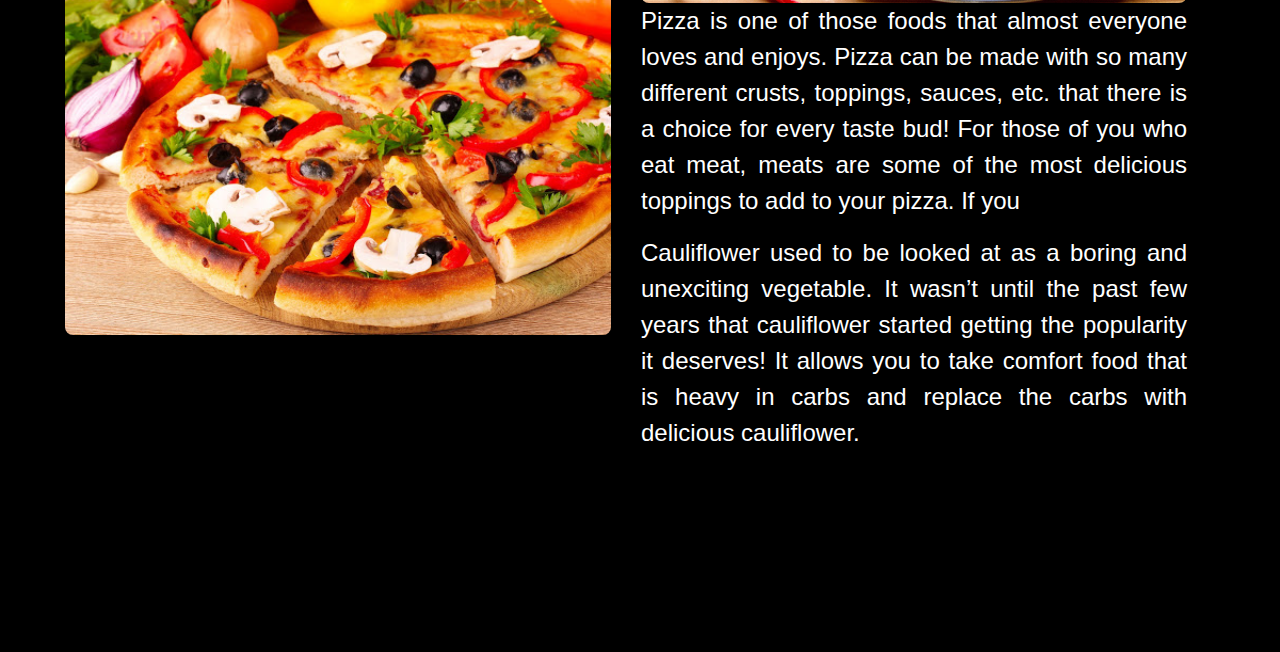
==== commit 125898cc: "Update pages" ====
--- a/index.html
+++ b/index.html
@@ -5,6 +5,7 @@
   <meta charset="UTF-8">
   <meta http-equiv="X-UA-Compatible" content="IE=edge">
   <meta name="viewport" content="width=device-width, initial-scale=1.0">
+  <link rel="stylesheet" href="https://pro.fontawesome.com/releases/v5.10.0/css/all.css" integrity="sha384-AYmEC3Yw5cVb3ZcuHtOA93w35dYTsvhLPVnYs9eStHfGJvOvKxVfELGroGkvsg+p" crossorigin="anonymous"/>
   <script src="https://ajax.googleapis.com/ajax/libs/jquery/3.5.1/jquery.min.js"></script>
   <script src="https://maxcdn.bootstrapcdn.com/bootstrap/4.5.2/js/bootstrap.min.js"></script>
   <link rel="stylesheet" href="css/bootstrap.css" type="text/css">
@@ -80,21 +81,14 @@
       </div>
     </div>
     <!-- footer section -->
-    <div id="footer">
-      <div id="social">
-        <ul>
-          <li><a href="https://www.facebook.com/kiprotich.korgoren " target="_blank"><img src="images/fbicon.png"
-                width="40px" height="40px" alt=""></a></li>
-          <li><a href="https://twitter.com/ngetichnichoh" target="_blank"><img src="images/twittericon.png" alt=""
-                width="40px" height="40px"></a></li>
-          <li><a href="mailto:nicholas.ngetich@students.dkut.ac.ke" target="_blank"><img src="images/gmailicon.png"
-                alt="" width="40px" height="40px"></a></li>
-        </ul>
-      </div>
-      <div id="copyright">
-        <p>© 2021 Nicholas Ngetich</p>
-      </div>
-    </div>
+    <footer id="sm-footer">
+      <a href="https://www.facebook.com/kiprotich.korgoren"><i class="fab fa-facebook"></i></a>
+      <a href="mailto:nicholas.ngetich@students.dkut.ac.ke"><i class="fab fa-google"></i></a>
+      <a href="https://twitter.com/ngetichnichoh"><i class="fab fa-twitter"></i></a>
+      <a href="https://youtube.com"><i class="fab fa-youtube"></i></a>
+      <a href="https://github.com/ngetichnick">
+        <i class="fab fa-github"></i></a>
+    </footer>
     <!-- end of footer section -->
   </div>
   <script src="js/jquery-3.6.0.min.js"></script>
--- a/css/styles.css
+++ b/css/styles.css
@@ -2,7 +2,38 @@
   background-color: black;
   color: white;
   font-size: 24px;
-}
+  text-align: justify
+}
+@import url('https://fonts.googleapis.com/css?family=Merriweather|Roboto+Slab&display=swap');
+
+* {
+  box-sizing: border-box; 
+}
+
+.container {
+  margin: 50px; 
+  font-family: 'Merriweather', sans-serif;
+  font-size: 1.5rem; 
+}
+
+#sm-footer {
+  bottom: 0; 
+  background-color: black; 
+  width: 100vw;
+  padding: 25px 20% 25px 20%; 
+  height: 15vh; 
+  display: flex;
+  justify-content: space-between;
+  font-size: 2rem; 
+  font-family: 'Roboto Slab', sans-serif; 
+}
+
+a, a:visited {
+  color: white; 
+  text-decoration: none;
+  padding: 10px; 
+}
+
 .fs12 {
   font-size: 12px;
 }
@@ -62,23 +93,27 @@
       max-width: 90%;
   }
 }
+#mce-responses {
+  color: #155724;
+}
+img{
+  border-radius: 8px;
+}
 h2 {
   text-align: center;
 }
 .form-group {
 width: 100%;
 }
+
 form {
   text-align: center;
-}
-#mce-responses {
-  display: none;
 }
 #ask,#locate,#checkOut, #userInfo, #checkoutUser1,#checkouAlertOne,#confirmAlert,#locationAlert {
   margin: 40px 15% 15px 15%;
   display: none;
 }
-#pizzaOrder,#orderTable {
+#pizzaOrder,#orderTable,#mc_embed_signup {
   margin: 40px 15% 15px 15%;
 }
 .alert {
@@ -88,6 +123,7 @@
   width: 300px;
   height: 60px;
   margin: 15px;
+  border-radius: 6px;
 }
 label {
 font-size: 24px;
@@ -138,10 +174,12 @@
   list-style: none;
   margin-left: 20px;
 }
-.dark-theme {
-  background-color: #322820;
-}
-
+#signup_scroll {
+  text-align: left;
+}
+#signup_scroll .text-centre {
+  text-align: center;
+}
 @media (max-width: 780px) {
   .banner img {
     height: auto;
@@ -165,7 +203,69 @@
 }
 
 @media screen  and (min-width:0px) and (max-width: 500px) {
-  
+  table {
+    width: 100%;
+    margin: 10px 10px 10px 10px;
+    table-layout:fixed;
+    word-wrap: break-word;
+  }
+  #header {
+    height: auto;
+    background-size: cover;
+  }
+  .container{
+    max-width: 100%;
+    padding: 0px;
+    margin: 5px;
+  }
+  .form-group {
+    margin: 0px;
+    width: 100%;
+  }
+  #ask,#locate,#checkOut, #userInfo, #checkoutUser1,#checkouAlertOne,#confirmAlert,#locationAlert {
+    margin: 20px 2% 10px 2%;
+    display: none;
+    width: 100%;
+  }
+  #ask,#locate,#checkOut, #userInfo, #checkoutUser1,#checkouAlertOne,#confirmAlert,#locationAlert {
+    margin: 20px 2% 10px 2%;
+    display: none;
+  }
+  #footer {
+    background-color: #333333;
+    width: 100%;
+    display: flex;
+    flex-direction: column;
+    justify-content: space-evenly;
+    margin-top: 30px;
+  }
+  #social ul {
+    justify-content: space-around;
+  }
+  #social ul li {
+    margin-left: unset;
+  }
+  #slogan {
+    font-size: 25px;
+  }
+  #logo {
+    width: 50%;
+    height: auto;
+    margin: 20px 5% 5px 5%;
+    border-radius: 50%;
+  }
+  #slogan {
+    margin-top: 20px;
+  }
+  .banner {
+    margin-top: 20px;
+  }
+  .banner img {
+    height: 200px;
+    margin-top: 20px;
+    margin-bottom: 40px;
+    border-radius: 8px;
+  }
 }
 @media screen  and (min-width:500px) and (max-width: 1000px) {
   .banner img {
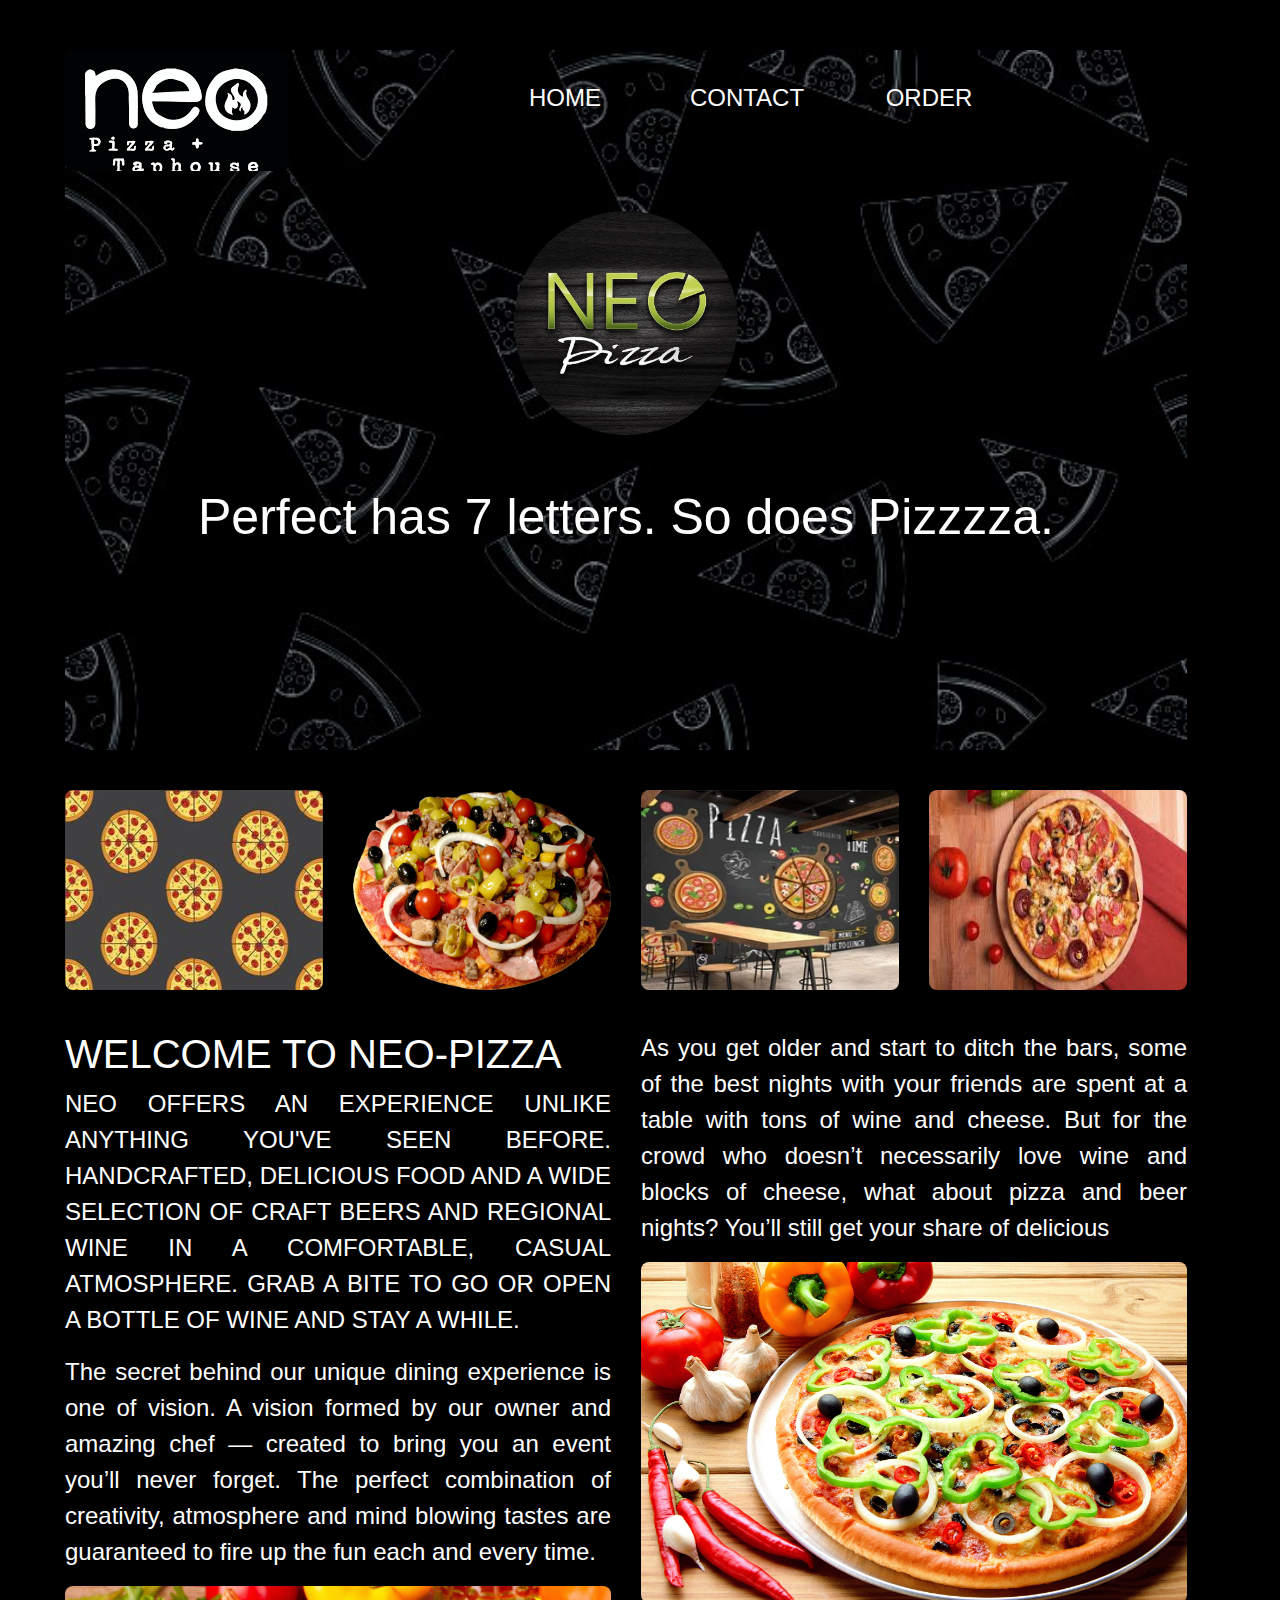
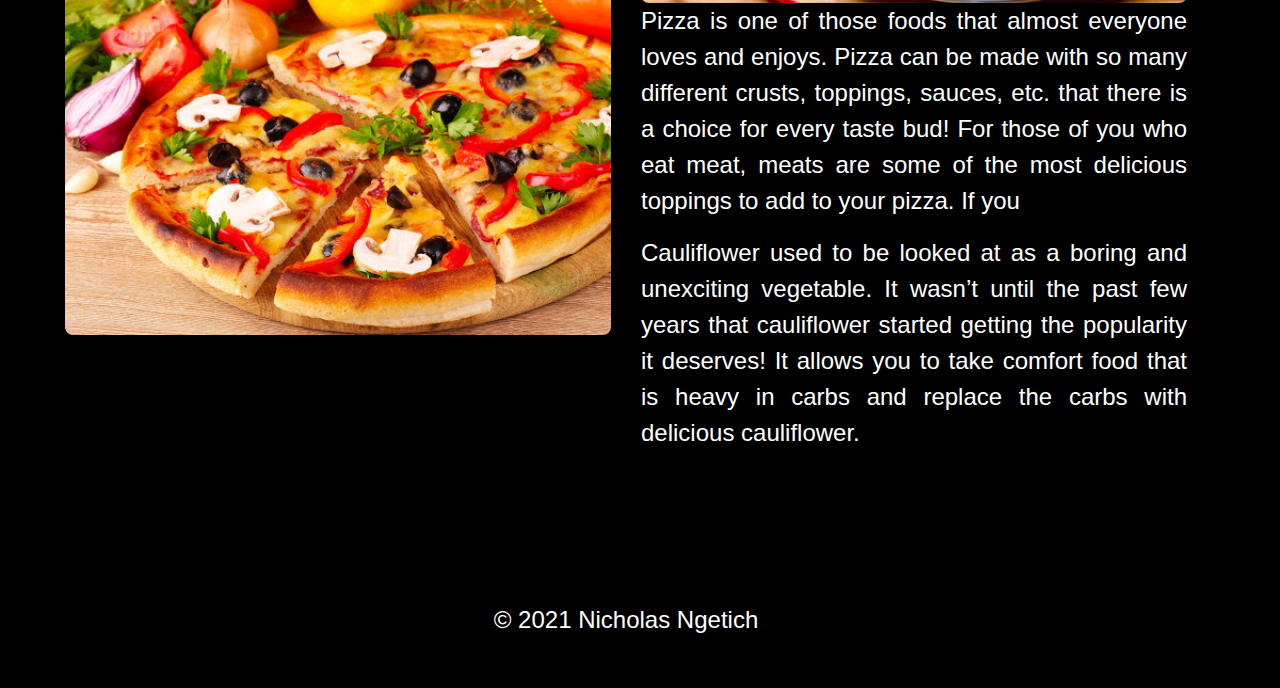
==== commit 46d76060: "Update page layout" ====
--- a/index.html
+++ b/index.html
@@ -89,6 +89,9 @@
       <a href="https://github.com/ngetichnick">
         <i class="fab fa-github"></i></a>
     </footer>
+    <div class="text-center">
+      <p >© 2021 Nicholas Ngetich</p>
+    </div>
     <!-- end of footer section -->
   </div>
   <script src="js/jquery-3.6.0.min.js"></script>
--- a/css/styles.css
+++ b/css/styles.css
@@ -9,31 +9,27 @@
 * {
   box-sizing: border-box; 
 }
-
 .container {
   margin: 50px; 
   font-family: 'Merriweather', sans-serif;
   font-size: 1.5rem; 
 }
-
 #sm-footer {
   bottom: 0; 
   background-color: black; 
-  width: 100vw;
-  padding: 25px 20% 25px 20%; 
+  width: 100%;
+  padding: 25px 15% 25px 20%; 
   height: 15vh; 
   display: flex;
   justify-content: space-between;
   font-size: 2rem; 
   font-family: 'Roboto Slab', sans-serif; 
 }
-
 a, a:visited {
   color: white; 
   text-decoration: none;
   padding: 10px; 
 }
-
 .fs12 {
   font-size: 12px;
 }
@@ -135,6 +131,9 @@
   text-align: center;
   text-align: center;
 }
+select {
+  width: 100%;
+}
 #icon {
   float: left;
 }
@@ -151,18 +150,6 @@
   color: white;
   background-color: #C0CF4D;
   padding: 15px;
-}
-#footer {
-  background-color: #333333;
-  height: 200px;
-  width: 100%;
-  display: flex;
-  flex-direction: column;
-  justify-content: center;
-  text-align: center;
-  align-items: center;
-  color: white;
-  margin-top: 30px;
 }
 #social ul {
   display: flex;
@@ -170,10 +157,6 @@
   justify-content: space-around;
   list-style: none;
 }
-#social ul li {
-  list-style: none;
-  margin-left: 20px;
-}
 #signup_scroll {
   text-align: left;
 }
@@ -209,6 +192,36 @@
     table-layout:fixed;
     word-wrap: break-word;
   }
+  #links div  {
+    display: flex;
+    flex-direction: row;
+  }
+  #sm-footer {
+    padding: 25px 2% 25px 2%;
+    width: 100%;
+  }
+  h1 {
+    font-size: 30px;
+  }
+  a, a:visited {
+    color: white; 
+    text-decoration: none;
+    padding: 10px; 
+  }
+  #mc_embed_signup {
+    width: 90%;
+    margin: 5%;
+  }
+  #pizzaOrder,#orderTable {
+    margin: 20px 2% 5px 2%;
+  }
+
+  select {
+    width: 90%;
+  }
+  #icon {
+    display: none;
+  }
   #header {
     height: auto;
     background-size: cover;
@@ -230,20 +243,6 @@
   #ask,#locate,#checkOut, #userInfo, #checkoutUser1,#checkouAlertOne,#confirmAlert,#locationAlert {
     margin: 20px 2% 10px 2%;
     display: none;
-  }
-  #footer {
-    background-color: #333333;
-    width: 100%;
-    display: flex;
-    flex-direction: column;
-    justify-content: space-evenly;
-    margin-top: 30px;
-  }
-  #social ul {
-    justify-content: space-around;
-  }
-  #social ul li {
-    margin-left: unset;
   }
   #slogan {
     font-size: 25px;
@@ -273,6 +272,13 @@
     border-radius: 8px;
     margin: 15px 0px 0px 0px;
   }
+  select {
+    width: 90%;
+  }
+  #sm-footer {
+    padding: 25px 2% 25px 2%;
+    width: 90%;
+  }
   .btn-success, .btn-primary, .btn-warning {
     width: 60%;
     height: 60px;
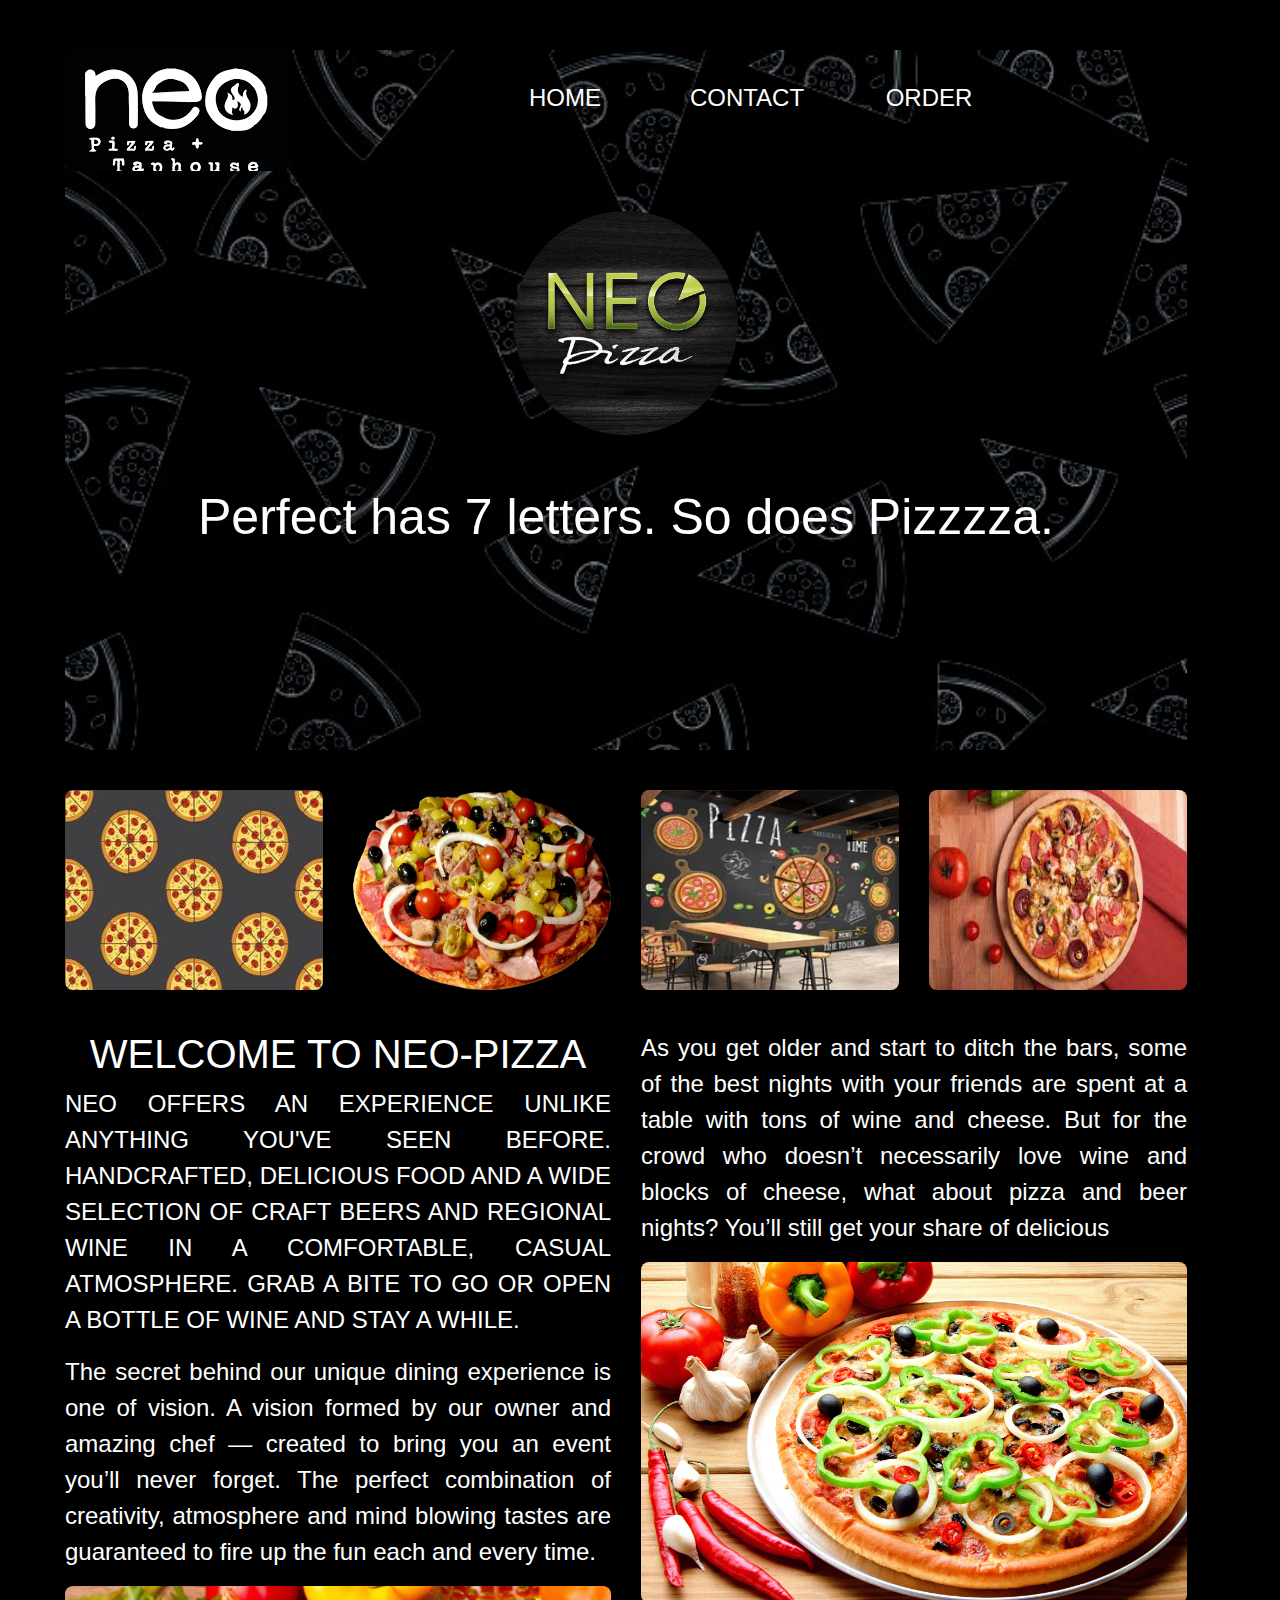
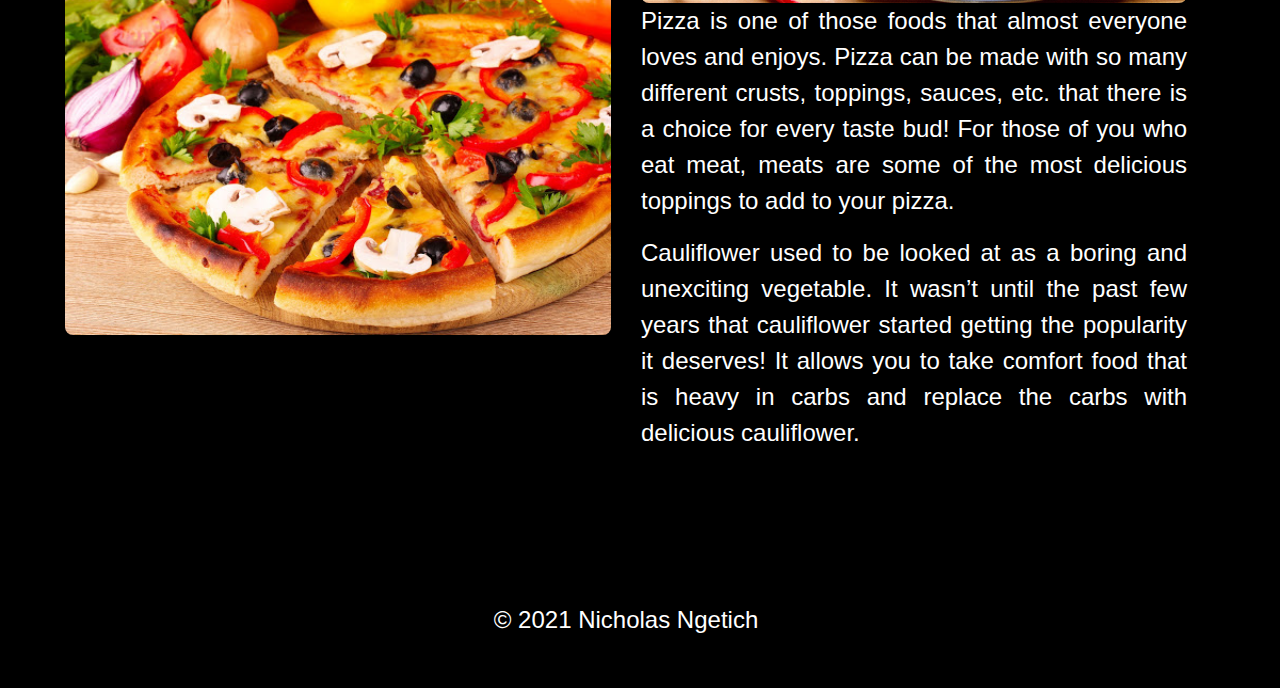
==== commit a3661af2: "Update files" ====
--- a/index.html
+++ b/index.html
@@ -15,7 +15,9 @@
 </head>
 
 <body>
+  <!-- body container -->
   <div class="container">
+    <!-- header section -->
     <div id="header">
       <div class="row">
         <div class="col-md-4">
@@ -42,6 +44,9 @@
       </div>
       <div class="fs50" id="slogan">Perfect has 7 letters. So does Pizzzza.</div>
     </div>
+    <!-- end of header section -->
+
+    <!-- pizza banner section -->
     <div class="row banner">
       <div class="col-md-3">
         <img src="assets/backgrounds/pizza3.jpg" alt="" width="100%" height="100%">
@@ -56,30 +61,40 @@
         <img src="assets/backgrounds/pizza9.jpeg" alt="" width="100%" height="100%">
       </div>
     </div>
+    <!-- end of pizza banner section -->
+
+    <!-- content section -->
     <div class="row">
       <div class="col-md-6">
         <h1>WELCOME TO NEO-PIZZA</h1>
         <p class="uppercase">NEO OFFERS AN EXPERIENCE UNLIKE ANYTHING YOU'VE SEEN BEFORE. HANDCRAFTED, DELICIOUS FOOD AND A WIDE SELECTION
           OF CRAFT BEERS AND REGIONAL WINE IN A COMFORTABLE, CASUAL ATMOSPHERE. GRAB A BITE TO GO OR OPEN A BOTTLE OF
-          WINE AND STAY A WHILE.</p>
+          WINE AND STAY A WHILE.
+        </p>
         <p>The secret behind our unique dining experience is one of vision. A vision formed by our owner and amazing
           chef — created to bring you an event you’ll never forget. The perfect combination of creativity, atmosphere
-          and mind blowing tastes are guaranteed to fire up the fun each and every time.</p>
+          and mind blowing tastes are guaranteed to fire up the fun each and every time.
+        </p>
         <img src="assets/pizza17.jpg" alt="" width="100%">
       </div>
       <div class="col-md-6">
         <p>As you get older and start to ditch the bars, some of the best nights with your friends are spent at a table
           with tons of wine and cheese. But for the crowd who doesn’t necessarily love wine and blocks of cheese, what
-          about pizza and beer nights? You’ll still get your share of delicious</p>
+          about pizza and beer nights? You’ll still get your share of delicious
+        </p>
         <img src="assets/pizza18.jpg" alt="" width="100%">
         <p>Pizza is one of those foods that almost everyone loves and enjoys. Pizza can be made with so many different
           crusts, toppings, sauces, etc. that there is a choice for every taste bud! For those of you who eat meat,
-          meats are some of the most delicious toppings to add to your pizza. If you</p>
+          meats are some of the most delicious toppings to add to your pizza.
+        </p>
         <p>Cauliflower used to be looked at as a boring and unexciting vegetable. It wasn’t until the past few years
           that cauliflower started getting the popularity it deserves! It allows you to take comfort food that is heavy
-          in carbs and replace the carbs with delicious cauliflower. </p>
+          in carbs and replace the carbs with delicious cauliflower.
+        </p>
       </div>
     </div>
+    <!-- end of content section -->
+
     <!-- footer section -->
     <footer id="sm-footer">
       <a href="https://www.facebook.com/kiprotich.korgoren"><i class="fab fa-facebook"></i></a>
@@ -94,6 +109,7 @@
     </div>
     <!-- end of footer section -->
   </div>
+  <!-- end of body container -->
   <script src="js/jquery-3.6.0.min.js"></script>
   <script src="js/script.js"></script>
 </body>
--- a/css/styles.css
+++ b/css/styles.css
@@ -95,7 +95,10 @@
 img{
   border-radius: 8px;
 }
-h2 {
+label,th {
+  color: #BFCD5A;
+}
+h2,h1 {
   text-align: center;
 }
 .form-group {
@@ -148,7 +151,7 @@
 }
 #menu ul li a:hover {
   color: white;
-  background-color: #C0CF4D;
+  color: #C0CF4D;
   padding: 15px;
 }
 #social ul {
@@ -157,7 +160,7 @@
   justify-content: space-around;
   list-style: none;
 }
-#signup_scroll {
+#signup_scroll,.form-group {
   text-align: left;
 }
 #signup_scroll .text-centre {
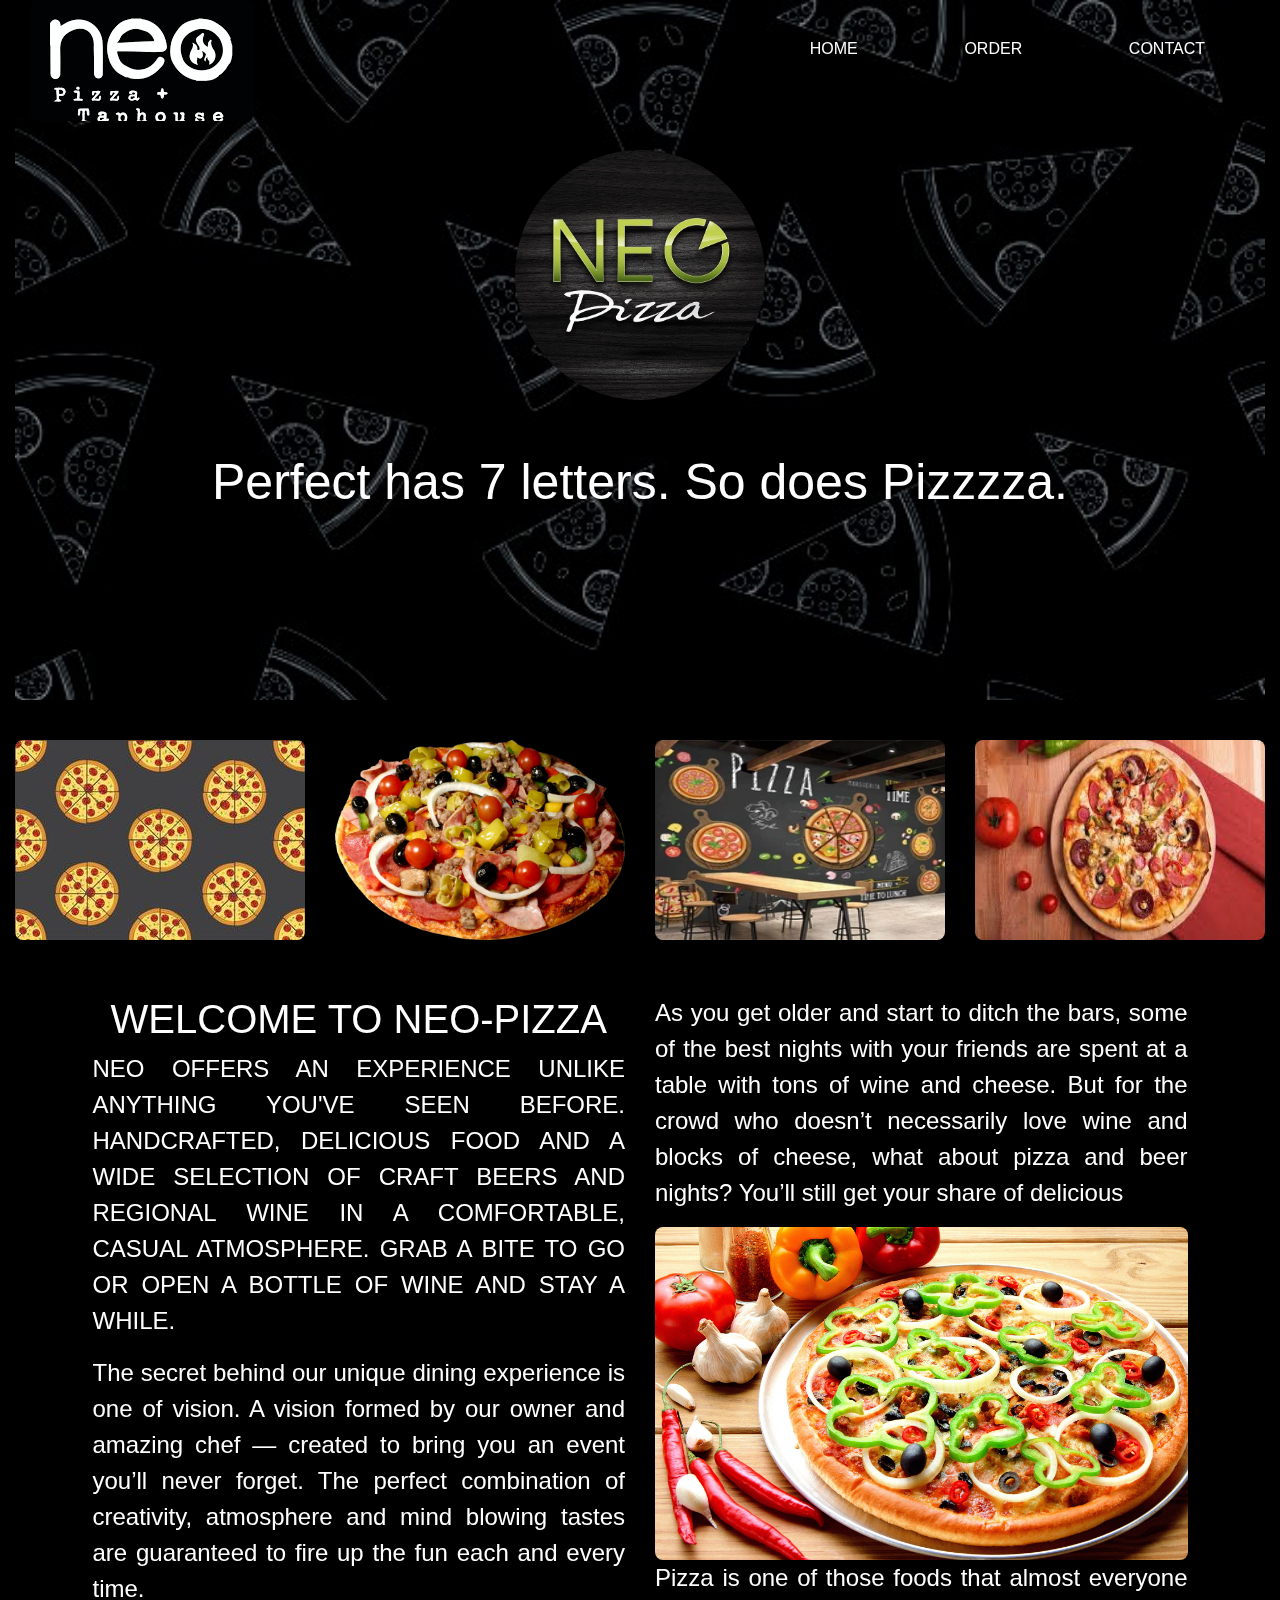
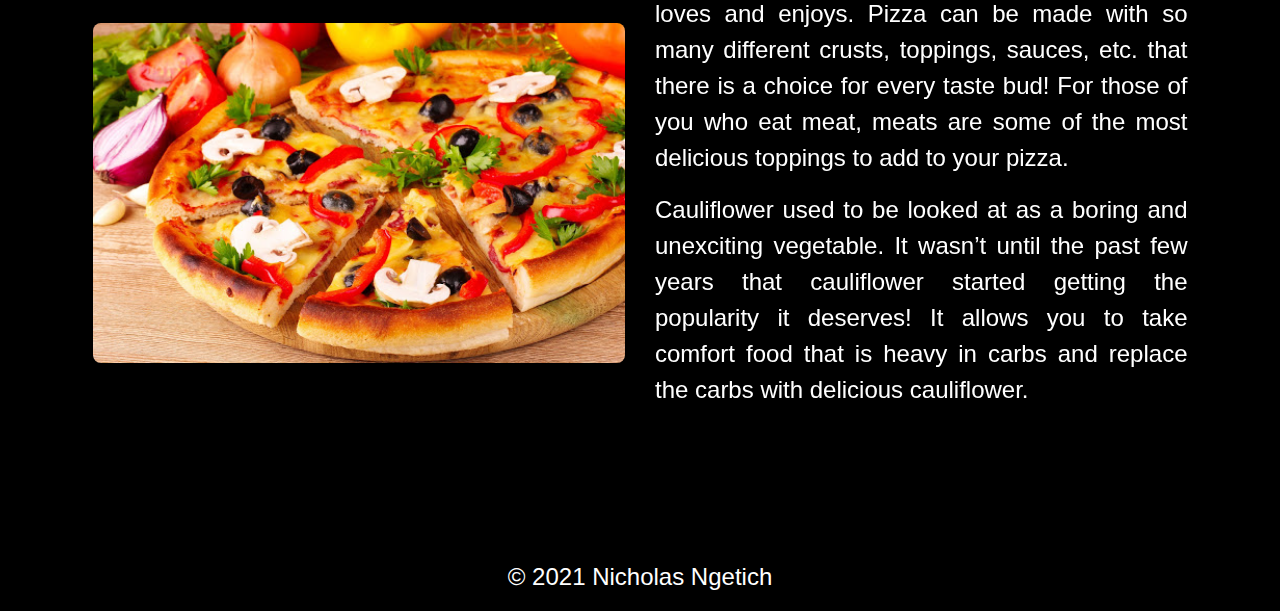
==== commit 72acaf31: "Update files" ====
--- a/index.html
+++ b/index.html
@@ -18,32 +18,27 @@
   <!-- body container -->
   <div class="container">
     <!-- header section -->
-    <div id="header">
-      <div class="row">
+    <header>
+      <nav>
+        <div class="menu-icon">
+          <i class="fa fa-bars fa-2x"></i>
+        </div>
         <div class="col-md-4">
           <img id="icon" src="assets/logo/download.png" alt="">
         </div>
-        <div class="col-md-8" id="menu">
+        <div class="menu">
           <ul>
-            <div class="row">
-              <div class="col-md-3 col-sm-4 col-xs-4">
-                <li><a href="index.html">Home</a></li>
-              </div>
-              <div class="col-md-3 col-sm-4 col-xs-4">
-                <li><a href="contact.html">Contact</a></li>
-              </div>
-              <div class="col-md-3 col-sm-4 col-xs-4">
-                <li><a href="order.html">Order</a></li>
-              </div>
-            </div>
+            <li><a href="index.html">Home</a></li>
+            <li><a href="order.html">Order</a></li>
+            <li><a href="contact.html">Contact</a></li>
           </ul>
         </div>
-      </div>
+      </nav>
       <div>
         <img id="logo" src="assets/logo/logo.jpg" alt="Logo">
       </div>
       <div class="fs50" id="slogan">Perfect has 7 letters. So does Pizzzza.</div>
-    </div>
+    </header>
     <!-- end of header section -->
 
     <!-- pizza banner section -->
@@ -64,7 +59,7 @@
     <!-- end of pizza banner section -->
 
     <!-- content section -->
-    <div class="row">
+    <div id="content" class="row">
       <div class="col-md-6">
         <h1>WELCOME TO NEO-PIZZA</h1>
         <p class="uppercase">NEO OFFERS AN EXPERIENCE UNLIKE ANYTHING YOU'VE SEEN BEFORE. HANDCRAFTED, DELICIOUS FOOD AND A WIDE SELECTION
--- a/css/styles.css
+++ b/css/styles.css
@@ -1,9 +1,132 @@
+html, body {
+  margin: 0;
+  padding: 0;
+  width: 100%;
+}
+#content {
+  margin: 15px 5% 0px 5%;
+}
 body {
+  font-family: "Helvetica Neue",sans-serif;
+  font-weight: lighter;
   background-color: black;
   color: white;
   font-size: 24px;
-  text-align: justify
-}
+  text-align: justify;
+}
+
+header {
+  background-image: url("../assets/backgrounds/pizza10.jpg");
+  height: 700px;
+  background-repeat: no-repeat;
+  background-size: cover;
+  text-align: center;
+  color: white;
+}
+.logo {
+  line-height: 60px;
+  position: fixed;
+  float: left;
+  margin: 16px 46px;
+  color: #fff;
+  font-weight: bold;
+  font-size: 20px;
+  letter-spacing: 2px;
+}
+#logo {
+  width: 20%;
+  height: auto;
+  margin: 150px 40% 5px 40%;
+  border-radius: 50%;
+}
+#slogan {
+  margin-top: 40px;
+}
+nav {
+  position: fixed;
+  width: 100%;
+  line-height: 60px;
+}
+
+nav ul {
+  line-height: 60px;
+  list-style: none;
+  background: rgba(0, 0, 0, 0);
+  overflow: hidden;
+  color: #fff;
+  padding: 0;
+  text-align: right;
+  margin: 0;
+  padding-right: 40px;
+  transition: 1s;
+}
+
+nav.black ul {
+  background: #000;
+}
+
+nav ul li {
+  display: inline-block;
+  padding: 16px 40px;;
+}
+
+nav ul li a {
+  text-decoration: none;
+  color: #fff;
+  font-size: 16px;
+  text-transform: uppercase;
+}
+nav ul li a:hover {
+  text-decoration: underline;
+  color: #BFCD5A;
+}
+
+.menu-icon {
+  line-height: 60px;
+  width: 100%;
+  background: #000;
+  text-align: right;
+  box-sizing: border-box;
+  padding: 15px 24px;
+  cursor: pointer;
+  color: #fff;
+  display: none;
+}
+
+@media(max-width: 786px) {
+
+  .logo {
+        position: fixed;
+        top: 0;
+        margin-top: 16px;
+  }
+
+  nav ul {
+        max-height: 0px;
+        background: #000;
+  }
+
+  nav.black ul {
+        background: #000;
+  }
+
+  .showing {
+        max-height: 34em;
+  }
+
+  nav ul li {
+        box-sizing: border-box;
+        width: 100%;
+        padding: 24px;
+        text-align: center;
+  }
+
+  .menu-icon {
+        display: block;
+  }
+
+}
+
 @import url('https://fonts.googleapis.com/css?family=Merriweather|Roboto+Slab&display=swap');
 
 * {
@@ -58,15 +181,6 @@
   font-size: 50px;
 
 }
-#logo {
-  width: 20%;
-  height: auto;
-  margin: 40px 40% 5px 40%;
-  border-radius: 50%;
-}
-#slogan {
-  margin-top: 40px;
-}
 .banner {
   margin-top: 20px;
 }
@@ -76,17 +190,10 @@
   margin-bottom: 40px;
   border-radius: 8px;
 }
-#header {
-  background-image: url("../assets/backgrounds/pizza10.jpg");
-  height: 700px;
-  background-repeat: no-repeat;
-  background-size: cover;
-  text-align: center;
-  color: white;
-}
 @media (min-width: 1200px) {
   .container{
-      max-width: 90%;
+      max-width: 100%;
+      margin: 0;
   }
 }
 #mce-responses {
@@ -139,6 +246,10 @@
 }
 #icon {
   float: left;
+}
+.navbar navbar-expand-md navbar-light bg-dark {
+  background: transparent;
+  background-color: unset;
 }
 #menu ul {
   list-style: none;
@@ -199,6 +310,11 @@
     display: flex;
     flex-direction: row;
   }
+  .btn-success, .btn-primary, .btn-warning {
+    width: 60%;
+    height: 60px;
+    margin: 20px 2% 5px 2%;
+  }
   #sm-footer {
     padding: 25px 2% 25px 2%;
     width: 100%;
@@ -225,7 +341,7 @@
   #icon {
     display: none;
   }
-  #header {
+  header {
     height: auto;
     background-size: cover;
   }
@@ -253,7 +369,7 @@
   #logo {
     width: 50%;
     height: auto;
-    margin: 20px 5% 5px 5%;
+    margin: 120px 5% 5px 5%;
     border-radius: 50%;
   }
   #slogan {
@@ -275,12 +391,21 @@
     border-radius: 8px;
     margin: 15px 0px 0px 0px;
   }
+  #icon {
+    display: none;
+  }
+  #logo {
+    width: 50%;
+    height: auto;
+    margin: 120px 5% 5px 5%;
+    border-radius: 50%;
+  }
   select {
     width: 90%;
   }
   #sm-footer {
     padding: 25px 2% 25px 2%;
-    width: 90%;
+    width: 100%;
   }
   .btn-success, .btn-primary, .btn-warning {
     width: 60%;
@@ -297,4 +422,9 @@
   #pizzaOrder,#orderTable {
     margin: 30px 10% 10px 10%;
   }
+  .container{
+    max-width: 100%;
+    padding: 0px;
+    margin: 5px;
+  }
 }